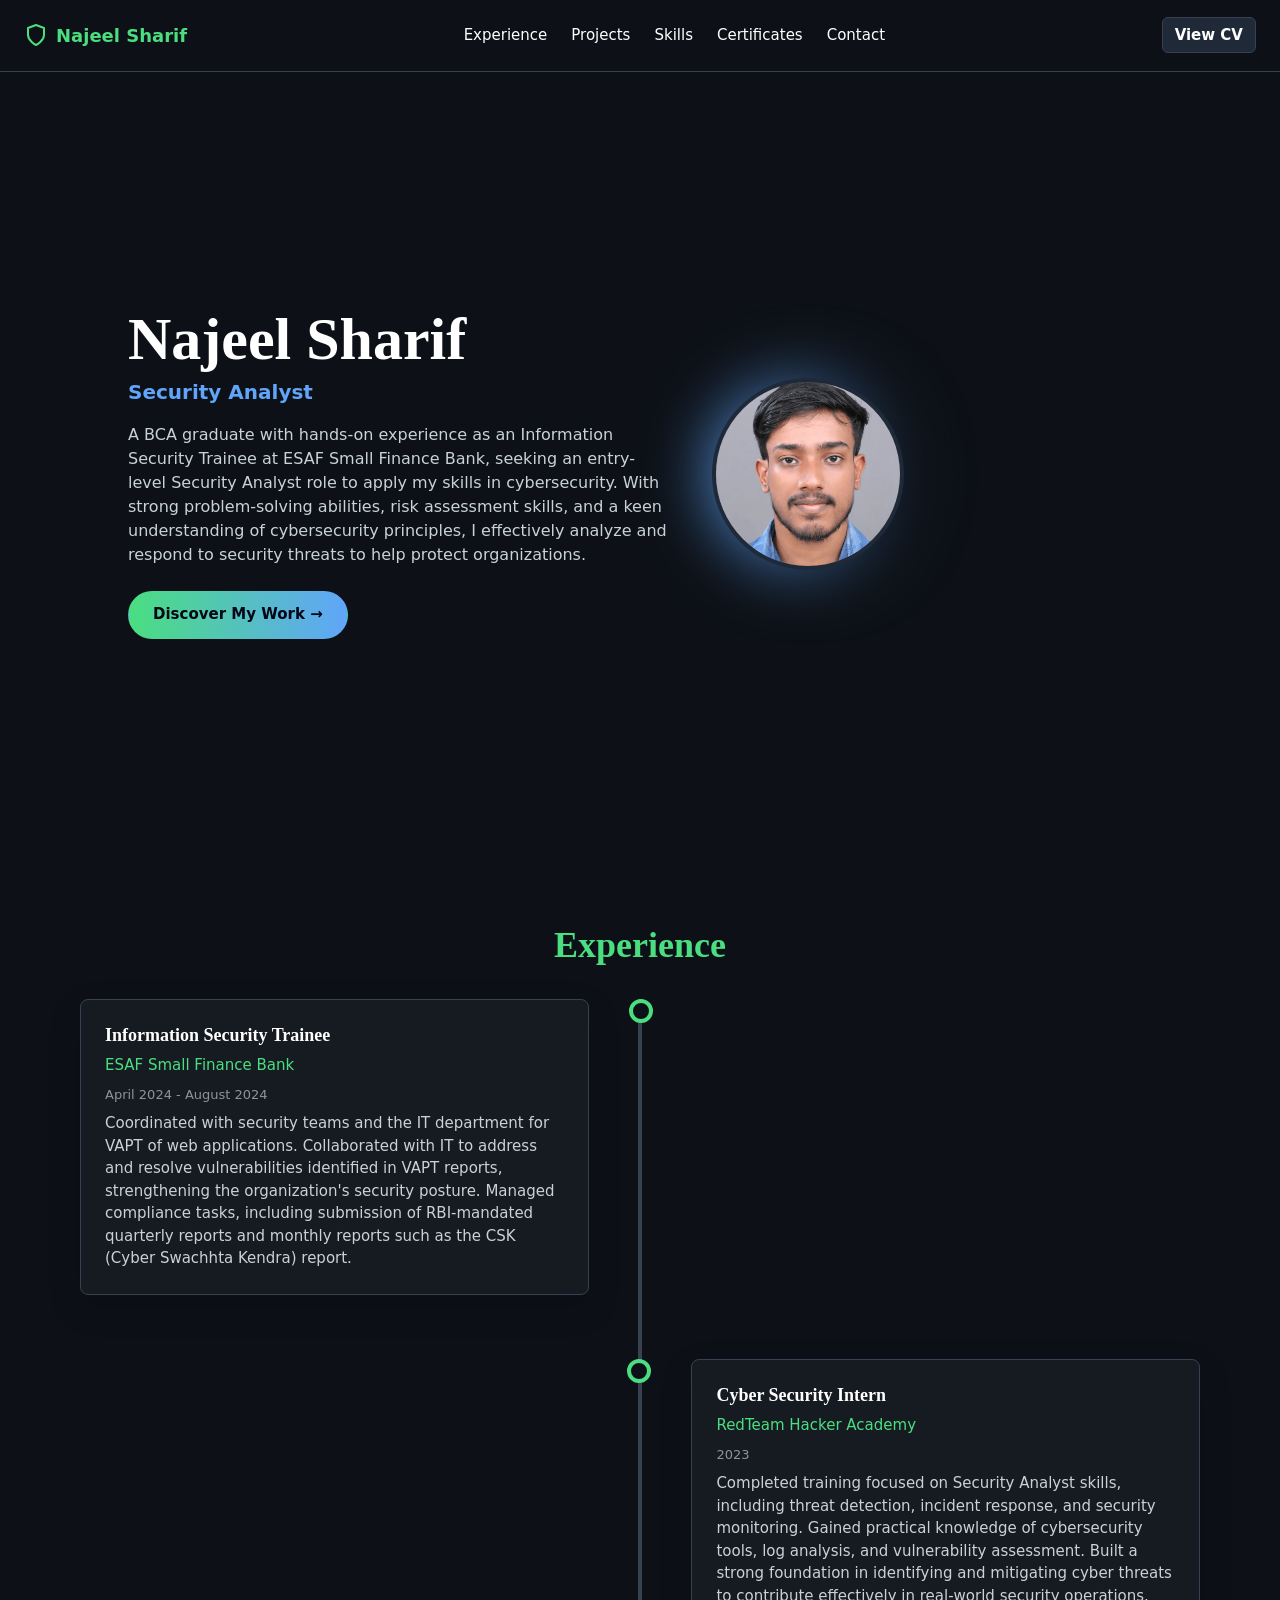
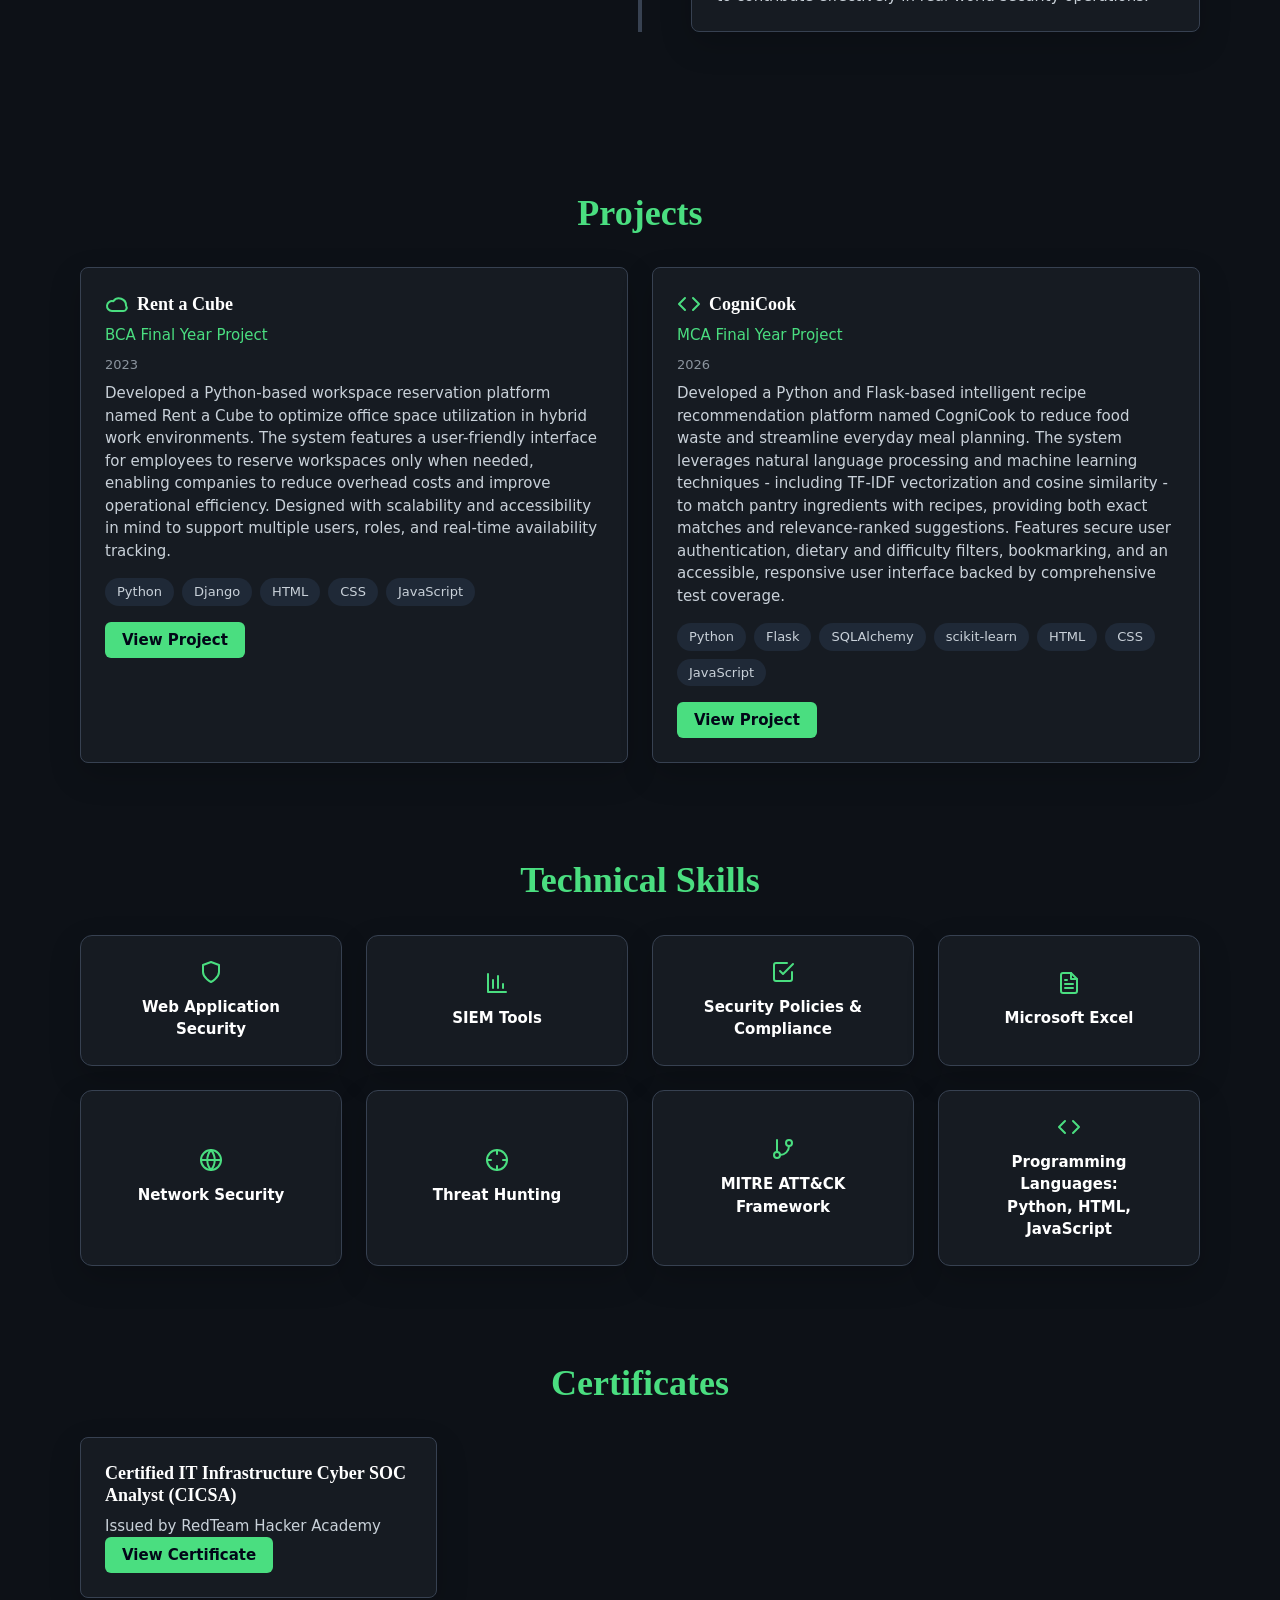
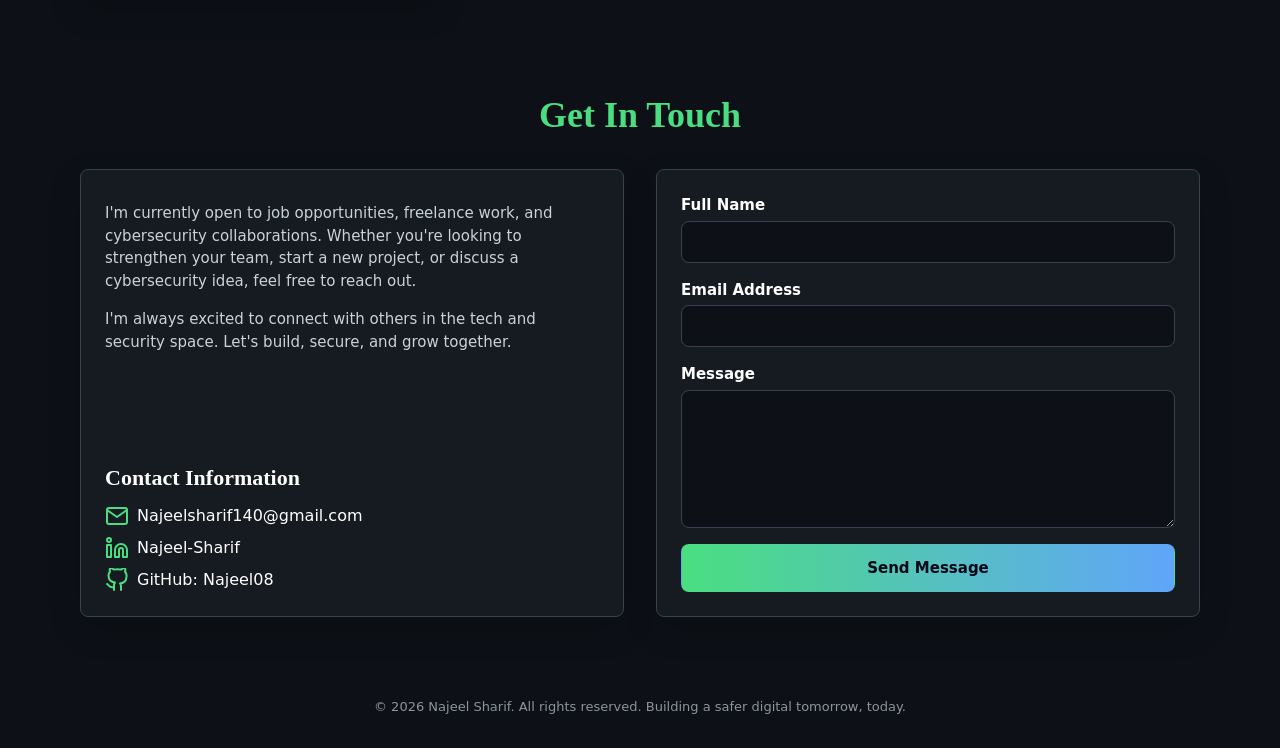
==== index.html @ 1fc43408 "Update portfolio content and enhance accessibility features" ====
<!DOCTYPE html>
<html lang="en">

<head>
  <meta charset="UTF-8">
  <meta name="viewport" content="width=device-width, initial-scale=1.0">
  <meta name="description" content="Portfolio of Najeel Sharif, an entry-level Security Analyst focused on threat detection, incident response, VAPT coordination, and cybersecurity operations.">
  <meta http-equiv="Content-Security-Policy" content="default-src 'self'; script-src 'self'; style-src 'self' https://fonts.googleapis.com; font-src https://fonts.gstatic.com; img-src 'self'; connect-src https://formspree.io; form-action https://formspree.io; base-uri 'self'; object-src 'none'; upgrade-insecure-requests">
  <meta name="referrer" content="strict-origin-when-cross-origin">
  <title>Najeel Sharif | Security Analyst</title>
  <meta name="theme-color" content="#0d1117">
  <meta property="og:title" content="Najeel Sharif | Security Analyst">
  <meta property="og:description" content="Portfolio of Najeel Sharif, an entry-level Security Analyst focused on threat detection, incident response, VAPT coordination, and cybersecurity operations.">
  <meta property="og:type" content="website">
  <meta property="og:url" content="https://najeel08.github.io/my-portfolio/">

  <link rel="preconnect" href="https://fonts.googleapis.com">
  <link rel="preconnect" href="https://fonts.gstatic.com" crossorigin>
  <link href="https://fonts.googleapis.com/css2?family=Inter:wght@400;500;600;700&family=Playfair+Display:wght@600;700;800&display=swap" rel="stylesheet">
  <link rel="stylesheet" href="css/styles.css">
</head>

<body>
  <svg class="svg-sprite" aria-hidden="true" focusable="false">
    <symbol id="icon-shield" viewBox="0 0 24 24">
      <path d="M12 22s8-4 8-10V5l-8-3-8 3v7c0 6 8 10 8 10Z"></path>
    </symbol>
    <symbol id="icon-cloud" viewBox="0 0 24 24">
      <path d="M17.5 19H7a5 5 0 1 1 1.4-9.8A7 7 0 0 1 21 13.5 3.5 3.5 0 0 1 17.5 19Z"></path>
    </symbol>
    <symbol id="icon-chart" viewBox="0 0 24 24">
      <path d="M3 3v18h18"></path>
      <path d="M8 17V9"></path>
      <path d="M13 17V5"></path>
      <path d="M18 17v-4"></path>
    </symbol>
    <symbol id="icon-check" viewBox="0 0 24 24">
      <path d="M9 11l3 3L22 4"></path>
      <path d="M21 12v7a2 2 0 0 1-2 2H5a2 2 0 0 1-2-2V5a2 2 0 0 1 2-2h11"></path>
    </symbol>
    <symbol id="icon-file" viewBox="0 0 24 24">
      <path d="M14 2H6a2 2 0 0 0-2 2v16a2 2 0 0 0 2 2h12a2 2 0 0 0 2-2V8Z"></path>
      <path d="M14 2v6h6"></path>
      <path d="M16 13H8"></path>
      <path d="M16 17H8"></path>
      <path d="M10 9H8"></path>
    </symbol>
    <symbol id="icon-globe" viewBox="0 0 24 24">
      <circle cx="12" cy="12" r="10"></circle>
      <path d="M2 12h20"></path>
      <path d="M12 2a15.3 15.3 0 0 1 0 20"></path>
      <path d="M12 2a15.3 15.3 0 0 0 0 20"></path>
    </symbol>
    <symbol id="icon-crosshair" viewBox="0 0 24 24">
      <circle cx="12" cy="12" r="10"></circle>
      <path d="M22 12h-4"></path>
      <path d="M6 12H2"></path>
      <path d="M12 6V2"></path>
      <path d="M12 22v-4"></path>
    </symbol>
    <symbol id="icon-branch" viewBox="0 0 24 24">
      <path d="M6 3v12"></path>
      <circle cx="18" cy="6" r="3"></circle>
      <circle cx="6" cy="18" r="3"></circle>
      <path d="M18 9a9 9 0 0 1-9 9"></path>
    </symbol>
    <symbol id="icon-code" viewBox="0 0 24 24">
      <path d="m16 18 6-6-6-6"></path>
      <path d="m8 6-6 6 6 6"></path>
    </symbol>
    <symbol id="icon-mail" viewBox="0 0 24 24">
      <path d="M4 4h16a2 2 0 0 1 2 2v12a2 2 0 0 1-2 2H4a2 2 0 0 1-2-2V6a2 2 0 0 1 2-2Z"></path>
      <path d="m22 6-10 7L2 6"></path>
    </symbol>
    <symbol id="icon-linkedin" viewBox="0 0 24 24">
      <path d="M16 8a6 6 0 0 1 6 6v7h-4v-7a2 2 0 0 0-4 0v7h-4v-7a6 6 0 0 1 6-6Z"></path>
      <path d="M2 9h4v12H2z"></path>
      <circle cx="4" cy="4" r="2"></circle>
    </symbol>
    <symbol id="icon-github" viewBox="0 0 24 24">
      <path d="M9 19c-5 1.5-5-2.5-7-3m14 6v-3.9a3.4 3.4 0 0 0-1-2.6c3.2-.4 6.5-1.6 6.5-7A5.4 5.4 0 0 0 20 3.8 5 5 0 0 0 19.9.1S18.7-.3 16 1.6a13.4 13.4 0 0 0-7 0C6.3-.3 5.1.1 5.1.1A5 5 0 0 0 5 3.8a5.4 5.4 0 0 0-1.5 3.7c0 5.4 3.3 6.6 6.5 7a3.4 3.4 0 0 0-1 2.6V22"></path>
    </symbol>
  </svg>

  <header class="site-header">
    <a class="brand" href="#main-content" aria-label="Najeel Sharif portfolio home">
      <svg class="icon" aria-hidden="true"><use href="#icon-shield"></use></svg>
      <span>Najeel Sharif</span>
    </a>

    <nav class="site-nav" aria-label="Primary navigation">
      <a href="#experience">Experience</a>
      <a href="#projects">Projects</a>
      <a href="#skills">Skills</a>
      <a href="#certificates">Certificates</a>
      <a href="#contact">Contact</a>
    </nav>

    <a class="button button-muted" href="docs/Najeel%20C.V%20SOC%20Analyst%20.pdf" target="_blank" rel="noopener noreferrer">View CV</a>
  </header>

  <main id="main-content">
    <section class="hero" aria-labelledby="hero-title">
      <div class="hero-inner">
        <div class="hero-copy">
          <h1 id="hero-title">Najeel Sharif</h1>
          <p class="hero-role">Security Analyst</p>
          <p>
            A BCA graduate with hands-on experience as an Information Security Trainee at ESAF Small Finance Bank,
            seeking an entry-level Security Analyst role to apply my skills in cybersecurity.
            With strong problem-solving abilities, risk assessment skills, and a keen understanding of cybersecurity principles,
            I effectively analyze and respond to security threats to help protect organizations.
          </p>
          <a class="button button-primary" href="#projects">Discover My Work &rarr;</a>
        </div>

        <div class="profile-visual">
          <div class="profile-glow" aria-hidden="true"></div>
          <img class="profile-image" src="images/profile1.png" alt="Najeel Sharif" width="192" height="192" decoding="async">
        </div>
      </div>
    </section>

    <section id="experience" class="section" aria-labelledby="experience-title">
      <h2 id="experience-title">Experience</h2>

      <div class="timeline">
        <div class="timeline-line" aria-hidden="true"></div>

        <article class="timeline-item">
          <div class="timeline-panel">
            <div class="card experience-card">
              <h3>Information Security Trainee</h3>
              <p class="accent-text">ESAF Small Finance Bank</p>
              <p class="meta-text">April 2024 - August 2024</p>
              <p>
                Coordinated with security teams and the IT department for VAPT of web applications.
                Collaborated with IT to address and resolve vulnerabilities identified in VAPT reports, strengthening the organization's security posture.
                Managed compliance tasks, including submission of RBI-mandated quarterly reports and monthly reports such as the CSK (Cyber Swachhta Kendra) report.
              </p>
            </div>
          </div>
          <div class="timeline-dot" aria-hidden="true"></div>
          <div class="timeline-spacer" aria-hidden="true"></div>
        </article>

        <article class="timeline-item">
          <div class="timeline-spacer" aria-hidden="true"></div>
          <div class="timeline-dot" aria-hidden="true"></div>
          <div class="timeline-panel">
            <div class="card experience-card">
              <h3>Cyber Security Intern</h3>
              <p class="accent-text">RedTeam Hacker Academy</p>
              <p class="meta-text">2023</p>
              <p>
                Completed training focused on Security Analyst skills, including threat detection, incident response, and security monitoring.
                Gained practical knowledge of cybersecurity tools, log analysis, and vulnerability assessment.
                Built a strong foundation in identifying and mitigating cyber threats to contribute effectively in real-world security operations.
              </p>
            </div>
          </div>
        </article>
      </div>
    </section>

    <section id="projects" class="section" aria-labelledby="projects-title">
      <h2 id="projects-title">Projects</h2>

      <div class="project-grid">
        <article class="card project-card">
          <div class="card-heading">
            <svg class="icon" aria-hidden="true"><use href="#icon-cloud"></use></svg>
            <h3>Rent a Cube</h3>
          </div>
          <p class="accent-text">BCA Final Year Project</p>
          <p class="meta-text">2023</p>
          <p>
            Developed a Python-based workspace reservation platform named Rent a Cube to optimize office space utilization in hybrid work environments.
            The system features a user-friendly interface for employees to reserve workspaces only when needed, enabling companies to reduce overhead costs and improve operational efficiency.
            Designed with scalability and accessibility in mind to support multiple users, roles, and real-time availability tracking.
          </p>
          <ul class="tag-list" aria-label="Technologies used">
            <li>Python</li>
            <li>Django</li>
            <li>HTML</li>
            <li>CSS</li>
            <li>JavaScript</li>
          </ul>
          <a class="button button-solid" href="https://github.com/Najeel08/Rent-a-Cube?tab=readme-ov-file#rent-a-cube" target="_blank" rel="noopener noreferrer">View Project</a>
        </article>

        <article class="card project-card">
          <div class="card-heading">
            <svg class="icon" aria-hidden="true"><use href="#icon-code"></use></svg>
            <h3>CogniCook</h3>
          </div>
          <p class="accent-text">MCA Final Year Project</p>
          <p class="meta-text">2026</p>
          <p>
            Developed a Python and Flask-based intelligent recipe recommendation platform named CogniCook to reduce food waste and streamline everyday meal planning.
            The system leverages natural language processing and machine learning techniques - including TF-IDF vectorization and cosine similarity - to match pantry ingredients with recipes, providing both exact matches and relevance-ranked suggestions.
            Features secure user authentication, dietary and difficulty filters, bookmarking, and an accessible, responsive user interface backed by comprehensive test coverage.
          </p>
          <ul class="tag-list" aria-label="Technologies used">
            <li>Python</li>
            <li>Flask</li>
            <li>SQLAlchemy</li>
            <li>scikit-learn</li>
            <li>HTML</li>
            <li>CSS</li>
            <li>JavaScript</li>
          </ul>
          <a class="button button-solid" href="https://github.com/Najeel08/cognicook" target="_blank" rel="noopener noreferrer">View Project</a>
        </article>
      </div>
    </section>

    <section id="skills" class="section" aria-labelledby="skills-title">
      <h2 id="skills-title">Technical Skills</h2>

      <div class="skills-grid">
        <article class="skill-card" aria-label="Web Application Security">
          <svg class="icon" aria-hidden="true"><use href="#icon-shield"></use></svg>
          <p>Web Application Security</p>
        </article>

        <article class="skill-card" aria-label="SIEM Tools">
          <svg class="icon" aria-hidden="true"><use href="#icon-chart"></use></svg>
          <p>SIEM Tools</p>
        </article>

        <article class="skill-card" aria-label="Security Policies and Compliance">
          <svg class="icon" aria-hidden="true"><use href="#icon-check"></use></svg>
          <p>Security Policies &amp; Compliance</p>
        </article>

        <article class="skill-card" aria-label="Microsoft Excel">
          <svg class="icon" aria-hidden="true"><use href="#icon-file"></use></svg>
          <p>Microsoft Excel</p>
        </article>

        <article class="skill-card" aria-label="Network Security">
          <svg class="icon" aria-hidden="true"><use href="#icon-globe"></use></svg>
          <p>Network Security</p>
        </article>

        <article class="skill-card" aria-label="Threat Hunting">
          <svg class="icon" aria-hidden="true"><use href="#icon-crosshair"></use></svg>
          <p>Threat Hunting</p>
        </article>

        <article class="skill-card" aria-label="MITRE ATT&amp;CK Framework">
          <svg class="icon" aria-hidden="true"><use href="#icon-branch"></use></svg>
          <p>MITRE ATT&amp;CK Framework</p>
        </article>

        <article class="skill-card" aria-label="Programming Languages">
          <svg class="icon" aria-hidden="true"><use href="#icon-code"></use></svg>
          <p>Programming Languages:<br>Python, HTML, JavaScript</p>
        </article>
      </div>
    </section>

    <section id="certificates" class="section" aria-labelledby="certificates-title">
      <h2 id="certificates-title">Certificates</h2>

      <div class="certificate-grid">
        <article class="card certificate-card">
          <h3>Certified IT Infrastructure Cyber SOC Analyst (CICSA)</h3>
          <p>Issued by RedTeam Hacker Academy</p>
          <a class="button button-solid" href="docs/RedTeam-CICSA-Certificate.pdf" target="_blank" rel="noopener noreferrer">View Certificate</a>
        </article>
      </div>
    </section>

    <section id="contact" class="section" aria-labelledby="contact-title">
      <h2 id="contact-title">Get In Touch</h2>

      <div class="contact-grid">
        <div class="card contact-card">
          <p>
            I'm currently open to job opportunities, freelance work, and cybersecurity collaborations.
            Whether you're looking to strengthen your team, start a new project, or discuss a cybersecurity idea, feel free to reach out.
          </p>
          <p>
            I'm always excited to connect with others in the tech and security space.
            Let's build, secure, and grow together.
          </p>

          <h3>Contact Information</h3>
          <ul class="contact-list">
            <li>
              <svg class="icon" aria-hidden="true"><use href="#icon-mail"></use></svg>
              <span>Najeelsharif140@gmail.com</span>
            </li>
            <li>
              <svg class="icon" aria-hidden="true"><use href="#icon-linkedin"></use></svg>
              <a href="https://www.linkedin.com/in/najeel-sharif" target="_blank" rel="noopener noreferrer">Najeel-Sharif</a>
            </li>
            <li>
              <svg class="icon" aria-hidden="true"><use href="#icon-github"></use></svg>
              <a href="https://github.com/Najeel08" target="_blank" rel="noopener noreferrer">GitHub: Najeel08</a>
            </li>
          </ul>
        </div>

        <div class="card form-card">
          <div id="form-errors" class="form-error hidden" role="alert" aria-live="polite"></div>

          <form id="contact-form" action="https://formspree.io/f/xldnegbj" method="POST" novalidate>
            <input type="text" name="_gotcha" class="hidden" tabindex="-1" autocomplete="off">

            <div class="form-group">
              <label for="name">Full Name</label>
              <input type="text" id="name" name="name" required autocomplete="name">
            </div>

            <div class="form-group">
              <label for="email">Email Address</label>
              <input type="email" id="email" name="email" required autocomplete="email">
            </div>

            <div class="form-group">
              <label for="message">Message</label>
              <textarea id="message" name="message" rows="5" required></textarea>
            </div>

            <button class="button button-primary button-full" type="submit">Send Message</button>
          </form>
        </div>
      </div>
    </section>

  </main>

  <div id="success-modal" class="modal hidden" role="dialog" aria-modal="true" aria-labelledby="modal-title" aria-hidden="true">
    <div class="modal-panel">
      <h3 id="modal-title">Message Sent!</h3>
      <p>Thank you for reaching out. I'll get back to you soon.</p>
      <button class="button button-solid" type="button" aria-label="Close message sent dialog">Close</button>
    </div>
  </div>

  <footer class="site-footer">
    <p>&copy; 2026 Najeel Sharif. All rights reserved. Building a safer digital tomorrow, today.</p>
  </footer>

  <script src="js/main.js" defer></script>
</body>

</html>
---- css/styles.css ----
/* Hallmark - macrostructure: static portfolio - tone: technical/dark - anchor hue: green */
:root {
  --font-body: "Inter", system-ui, -apple-system, BlinkMacSystemFont, "Segoe UI", sans-serif;
  --font-heading: "Playfair Display", Georgia, "Times New Roman", serif;
  --color-page: #0d1117;
  --color-panel: #161b22;
  --color-panel-strong: #1f2937;
  --color-ink: #ffffff;
  --color-muted: #c9d1d9;
  --color-subtle: #8b949e;
  --color-rule: #374151;
  --color-accent: #4ade80;
  --color-accent-strong: #22c55e;
  --color-blue: #60a5fa;
  --color-button-ink: #020617;
  --color-error: #f87171;
  --color-backdrop: rgb(0 0 0 / 60%);
  --shadow-card: 0 12px 32px rgb(0 0 0 / 18%);
  --shadow-glow: 0 0 15px rgb(34 197 94 / 60%);
  --radius-sm: 0.375rem;
  --radius-md: 0.5rem;
  --radius-lg: 0.75rem;
  --radius-pill: 999px;
  --space-1: 0.25rem;
  --space-2: 0.5rem;
  --space-3: 0.75rem;
  --space-4: 1rem;
  --space-5: 1.25rem;
  --space-6: 1.5rem;
  --space-8: 2rem;
  --space-10: 2.5rem;
  --space-12: 3rem;
  --space-16: 4rem;
  --space-20: 5rem;
  --dur-fast: 150ms;
  --dur-base: 220ms;
  --ease-out: cubic-bezier(0.16, 1, 0.3, 1);
}

* {
  box-sizing: border-box;
}

html,
body {
  overflow-x: clip;
}

html {
  scroll-behavior: smooth;
}

body {
  margin: 0;
  background: var(--color-page);
  color: var(--color-ink);
  font-family: var(--font-body);
  line-height: 1.5;
}

img,
svg {
  display: block;
}

img {
  max-width: 100%;
  height: auto;
}

a {
  color: inherit;
  text-decoration: none;
}

a:hover {
  text-decoration: underline;
  text-underline-offset: 0.2em;
}

a:focus-visible,
button:focus-visible,
input:focus-visible,
textarea:focus-visible {
  outline: 3px solid var(--color-accent);
  outline-offset: 3px;
}

.hidden:not(.modal) {
  display: none !important;
}

.svg-sprite {
  display: none !important;
}

.icon {
  width: 1.5rem;
  height: 1.5rem;
  flex: 0 0 auto;
  color: var(--color-accent);
  fill: none;
  stroke: currentColor;
  stroke-linecap: round;
  stroke-linejoin: round;
  stroke-width: 2;
}

.site-header {
  position: sticky;
  top: 0;
  z-index: 40;
  display: flex;
  flex-wrap: wrap;
  align-items: center;
  justify-content: space-between;
  gap: var(--space-4);
  padding: var(--space-4) var(--space-6);
  background: var(--color-page);
  border-bottom: 1px solid var(--color-rule);
}

.brand {
  display: inline-flex;
  align-items: center;
  gap: var(--space-2);
  color: var(--color-accent);
  font-size: 1.125rem;
  font-weight: 700;
}

.brand:hover {
  text-decoration: none;
}

.site-nav {
  order: 3;
  display: flex;
  width: 100%;
  flex-wrap: wrap;
  justify-content: center;
  gap: var(--space-4);
  color: var(--color-ink);
  font-size: 0.9375rem;
}

.site-nav a:hover {
  color: var(--color-accent);
  text-decoration: none;
}

.site-nav a {
  padding: var(--space-2) var(--space-1);
}

.button {
  display: inline-flex;
  min-height: 2.25rem;
  align-items: center;
  justify-content: center;
  border: 1px solid transparent;
  border-radius: var(--radius-sm);
  font: inherit;
  font-size: 0.9375rem;
  font-weight: 700;
  line-height: 1.1;
  white-space: nowrap;
  cursor: pointer;
  transition:
    transform var(--dur-base) var(--ease-out),
    background-color var(--dur-base) var(--ease-out),
    border-color var(--dur-base) var(--ease-out),
    color var(--dur-base) var(--ease-out),
    opacity var(--dur-base) var(--ease-out);
}

.button:hover {
  text-decoration: none;
  transform: translateY(-1px);
}

.button:active {
  transform: translateY(0);
}

.button:disabled {
  cursor: not-allowed;
  opacity: 0.6;
  transform: none;
}

.button-muted {
  padding: var(--space-2) var(--space-3);
  color: var(--color-ink);
  background: var(--color-panel-strong);
  border-color: var(--color-rule);
}

.button-muted:hover {
  color: var(--color-button-ink);
  background: var(--color-accent);
  border-color: var(--color-accent);
}

.button-primary {
  min-height: 3rem;
  padding: var(--space-3) var(--space-6);
  color: var(--color-button-ink);
  border-radius: var(--radius-pill);
  background: linear-gradient(90deg, var(--color-accent), var(--color-blue));
}

.button-solid {
  padding: var(--space-2) var(--space-4);
  color: var(--color-button-ink);
  background: var(--color-accent);
}

.button-solid:hover {
  background: var(--color-accent-strong);
}

.button-full {
  width: 100%;
  border-radius: var(--radius-md);
}

.hero {
  display: flex;
  min-height: calc(100vh - 96px);
  align-items: center;
  justify-content: center;
  padding: var(--space-16) var(--space-6);
}

.hero-inner {
  display: flex;
  width: min(100%, 64rem);
  flex-direction: column;
  align-items: center;
  gap: var(--space-10);
}

.hero-copy {
  max-width: 34rem;
  text-align: center;
}

.hero h1 {
  margin: 0 0 var(--space-2);
  font-family: var(--font-heading);
  font-size: clamp(2.75rem, 12vw, 3.75rem);
  font-weight: 800;
  line-height: 1;
  overflow-wrap: anywhere;
}

.hero-role {
  margin: 0 0 var(--space-4);
  color: var(--color-blue);
  font-size: 1.25rem;
  font-weight: 600;
}

.hero-copy p:not(.hero-role) {
  margin: 0 0 var(--space-6);
  color: var(--color-muted);
}

.profile-visual {
  position: relative;
  width: 12rem;
  height: 12rem;
  flex: 0 0 auto;
}

.profile-glow {
  position: absolute;
  inset: 0;
  border-radius: 50%;
  background: linear-gradient(90deg, var(--color-blue), var(--color-page));
  filter: blur(2rem);
  animation: pulse 2s var(--ease-out) infinite;
}

.profile-image {
  position: relative;
  width: 12rem;
  height: 12rem;
  border: 4px solid var(--color-panel-strong);
  border-radius: 50%;
  object-fit: cover;
}

.section {
  padding: var(--space-12) var(--space-4);
  background: var(--color-page);
  scroll-margin-top: 5rem;
}

.section h2 {
  margin: 0 0 var(--space-8);
  color: var(--color-accent);
  font-family: var(--font-heading);
  font-size: clamp(1.5rem, 6vw, 2.25rem);
  font-weight: 800;
  line-height: 1.2;
  text-align: center;
}


.timeline,
.project-grid,
.skills-grid,
.certificate-grid,
.contact-grid {
  width: min(100%, 72rem);
  margin-inline: auto;
}

.timeline {
  position: relative;
}

.timeline-line,
.timeline-dot,
.timeline-spacer {
  display: none;
}

.timeline-item {
  position: relative;
  z-index: 1;
  display: flex;
  flex-direction: column;
  align-items: center;
  margin-bottom: var(--space-16);
}

.timeline-panel {
  width: 100%;
}

.card,
.skill-card {
  background: var(--color-panel);
  border: 1px solid var(--color-rule);
  box-shadow: var(--shadow-card);
}

.card {
  padding: var(--space-6);
  border-radius: var(--radius-md);
}

.card h3,
.skill-card p {
  margin: 0;
}

.card h3 {
  color: var(--color-ink);
  font-family: var(--font-heading);
  font-size: 1.125rem;
  line-height: 1.25;
}

.card p {
  margin: var(--space-2) 0 0;
  color: var(--color-muted);
  font-size: 0.9375rem;
}

.accent-text {
  color: var(--color-accent) !important;
}

.meta-text {
  color: var(--color-subtle) !important;
  font-size: 0.8125rem !important;
}

.experience-card,
.certificate-card,
.project-card,
.skill-card {
  transition: box-shadow var(--dur-base) var(--ease-out);
}

.experience-card:hover,
.certificate-card:hover {
  box-shadow: var(--shadow-glow);
}

.project-card:hover,
.skill-card:hover {
  box-shadow: 0 0 20px 4px rgb(34 197 94 / 30%);
}

.card-heading {
  display: flex;
  align-items: center;
  gap: var(--space-2);
  margin-bottom: var(--space-2);
}

.project-grid,
.certificate-grid {
  display: grid;
  grid-template-columns: minmax(0, 1fr);
  gap: var(--space-6);
}

.tag-list {
  display: flex;
  flex-wrap: wrap;
  gap: var(--space-2);
  padding: 0;
  margin: var(--space-4) 0;
  list-style: none;
}

.tag-list li {
  padding: var(--space-1) var(--space-3);
  color: var(--color-muted);
  background: var(--color-panel-strong);
  border-radius: var(--radius-pill);
  font-size: 0.8125rem;
}

.skills-grid {
  display: grid;
  grid-template-columns: repeat(2, minmax(0, 1fr));
  gap: var(--space-6);
  text-align: center;
}

.skill-card {
  display: flex;
  min-height: 8rem;
  flex-direction: column;
  align-items: center;
  justify-content: center;
  gap: var(--space-3);
  padding: var(--space-6);
  border-radius: var(--radius-lg);
}

.skill-card p {
  font-size: 0.9375rem;
  font-weight: 600;
}

.contact-grid {
  display: grid;
  grid-template-columns: minmax(0, 1fr);
  gap: var(--space-8);
}

.contact-card {
  display: flex;
  flex-direction: column;
  height: 100%;
}

.contact-card p {
  margin-bottom: var(--space-2);
}

.card.contact-card h3 {
  margin-top: auto;
  padding-top: var(--space-4);
  margin-bottom: var(--space-3);
  font-size: 1.375rem;
}

.contact-list {
  display: grid;
  gap: var(--space-2);
  padding: 0;
  margin: 0;
  list-style: none;
}

.contact-list li {
  display: flex;
  align-items: center;
  gap: var(--space-2);
  color: var(--color-ink);
  font-size: 1rem;
}

.form-card form {
  display: grid;
  gap: var(--space-4);
}

.form-error {
  margin-bottom: var(--space-4);
  color: var(--color-error);
  font-size: 0.9375rem;
}

.form-group {
  display: grid;
  gap: var(--space-1);
}

.form-group label {
  font-size: 0.9375rem;
  font-weight: 600;
}

.form-group input,
.form-group textarea {
  width: 100%;
  border: 1px solid var(--color-rule);
  border-radius: var(--radius-md);
  padding: var(--space-2) var(--space-4);
  background: var(--color-page);
  color: var(--color-ink);
  font: inherit;
}

.form-group input:focus-visible,
.form-group textarea:focus-visible {
  border-color: var(--color-accent);
  outline: 3px solid var(--color-accent);
  outline-offset: 1px;
}

.form-group textarea {
  resize: vertical;
}

.modal {
  position: fixed;
  inset: 0;
  z-index: 50;
  display: flex;
  align-items: center;
  justify-content: center;
  padding: var(--space-4);
  background: var(--color-backdrop);
  opacity: 1;
  visibility: visible;
  transition:
    opacity var(--dur-base) var(--ease-out),
    visibility var(--dur-base) var(--ease-out);
}

.modal.hidden {
  opacity: 0;
  visibility: hidden;
  pointer-events: none;
}

.modal-panel {
  width: min(100%, 24rem);
  padding: var(--space-6);
  border: 1px solid var(--color-accent);
  border-radius: var(--radius-md);
  background: var(--color-panel);
  text-align: center;
}

.modal-panel h3 {
  margin: 0 0 var(--space-2);
  color: var(--color-accent);
}

.modal-panel p {
  margin: 0 0 var(--space-4);
  color: var(--color-muted);
  font-size: 0.9375rem;
}

.site-footer {
  padding: var(--space-8) var(--space-6);
  color: var(--color-subtle);
  font-size: 0.8125rem;
  text-align: center;
}

.site-footer p {
  margin: 0;
}

@keyframes pulse {
  0%,
  100% {
    opacity: 0.72;
    transform: scale(1);
  }

  50% {
    opacity: 0.46;
    transform: scale(1.04);
  }
}

@media (max-width: 399px) {
  .site-header {
    padding: var(--space-3) var(--space-4);
    gap: var(--space-2);
  }

  .site-nav {
    gap: var(--space-3);
    font-size: 0.8125rem;
  }

  .hero {
    padding: var(--space-8) var(--space-4);
  }

  .section {
    padding: var(--space-8) var(--space-3);
  }

  .card {
    padding: var(--space-4);
  }

  .skill-card {
    min-height: 6rem;
    padding: var(--space-4);
  }

  .skills-grid {
    grid-template-columns: repeat(2, minmax(0, 1fr));
    gap: var(--space-3);
  }

  .contact-list li {
    word-break: break-word;
  }
}

@media (min-width: 640px) {
  .site-nav {
    order: initial;
    width: auto;
  }

  .skills-grid {
    grid-template-columns: repeat(3, minmax(0, 1fr));
  }
}

@media (min-width: 768px) {
  .hero-inner {
    flex-direction: row;
  }

  .hero-copy {
    text-align: left;
  }

  .section {
    padding-inline: var(--space-20);
  }

  .timeline-line {
    position: absolute;
    top: 0;
    left: 50%;
    display: block;
    width: 0.25rem;
    height: 100%;
    background: var(--color-rule);
    transform: translateX(-50%);
  }

  .timeline-item {
    flex-direction: row;
    align-items: flex-start;
  }

  .timeline-panel,
  .timeline-spacer {
    display: block;
    width: 50%;
  }

  .timeline-item:nth-of-type(odd) .timeline-panel {
    padding-right: var(--space-6);
  }

  .timeline-item:nth-of-type(even) .timeline-panel {
    padding-left: var(--space-6);
  }

  .timeline-dot {
    display: block;
    width: 1.5rem;
    height: 1.5rem;
    flex: 0 0 1.5rem;
    margin-inline: var(--space-4);
    border: 4px solid var(--color-accent);
    border-radius: 50%;
    background: var(--color-page);
  }

  .project-grid {
    grid-template-columns: repeat(2, minmax(0, 1fr));
  }

  .contact-grid {
    grid-template-columns: repeat(2, minmax(0, 1fr));
  }
}

@media (min-width: 1024px) {
  .certificate-grid {
    grid-template-columns: repeat(3, minmax(0, 1fr));
  }

  .skills-grid {
    grid-template-columns: repeat(4, minmax(0, 1fr));
  }
}

@media (prefers-reduced-motion: reduce) {
  *,
  *::before,
  *::after {
    animation-duration: 0.01ms !important;
    animation-iteration-count: 1 !important;
    scroll-behavior: auto !important;
    transition-duration: 0.01ms !important;
  }
}
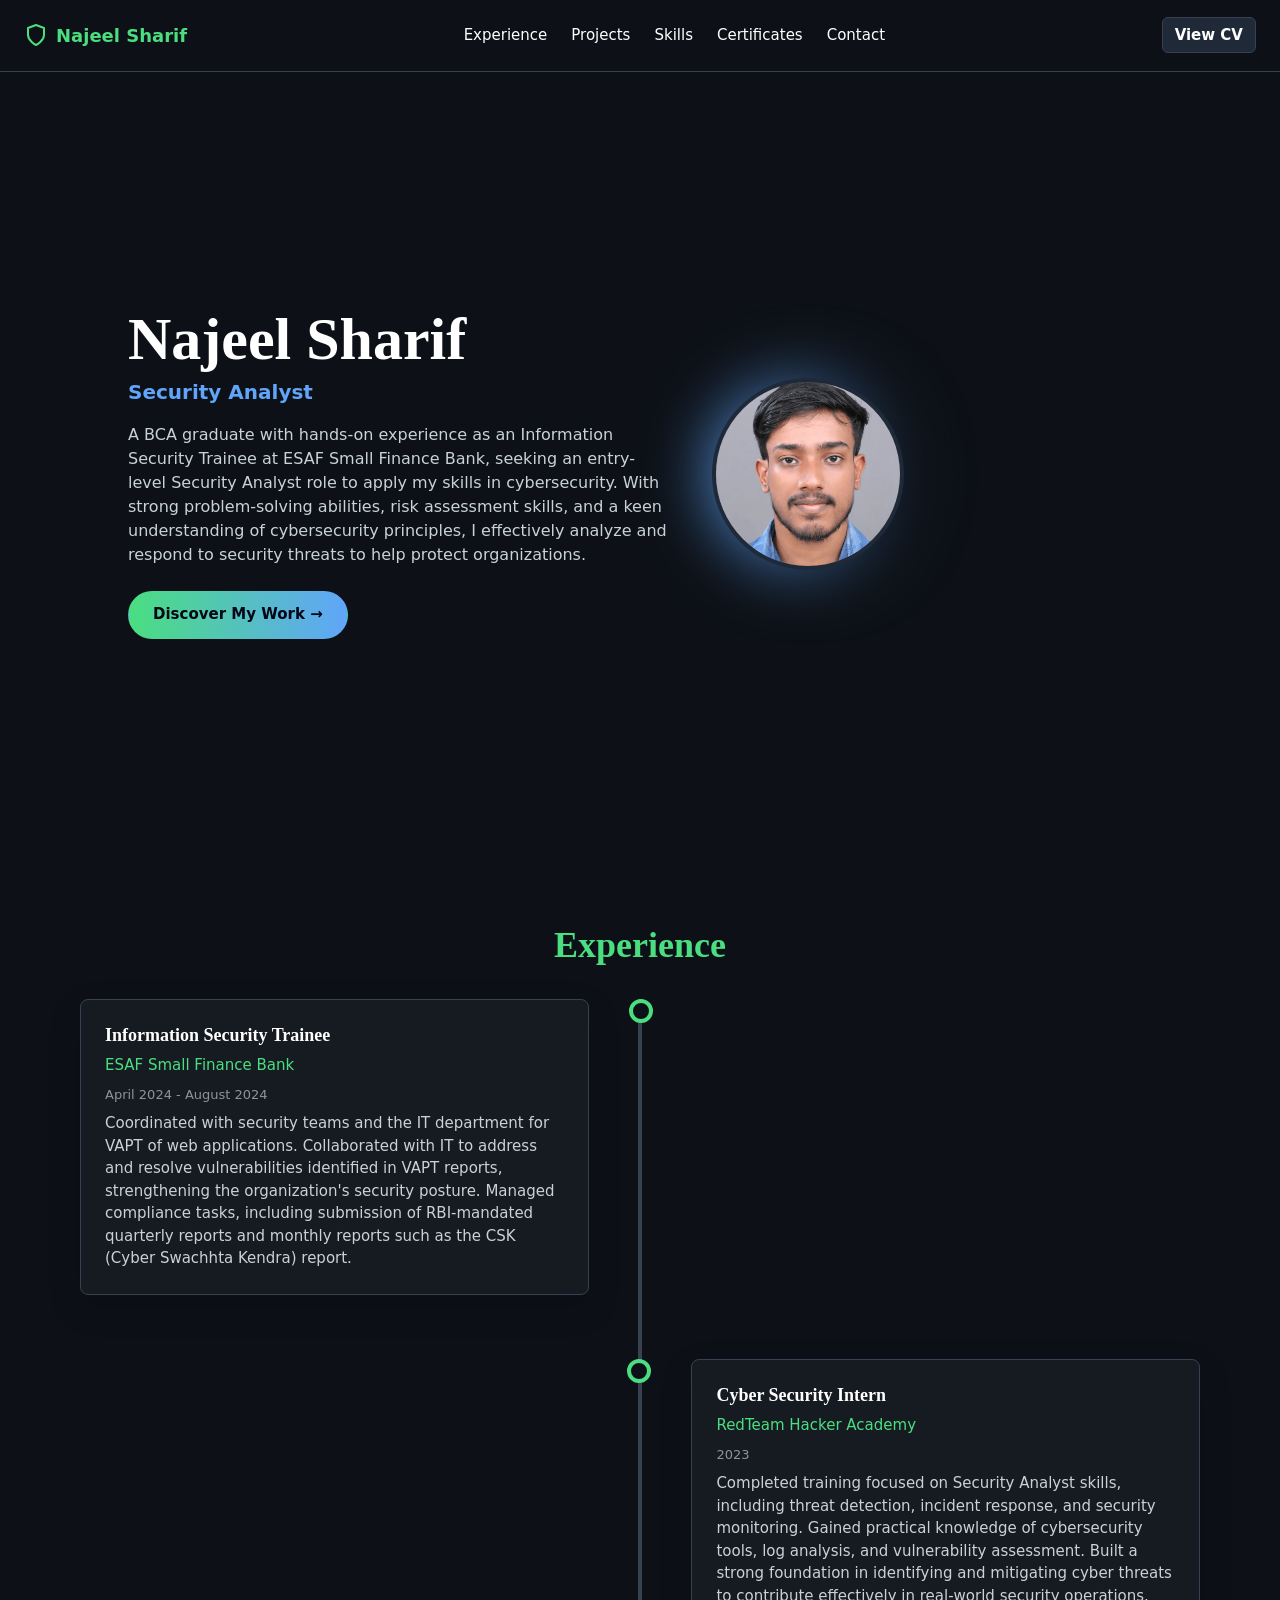
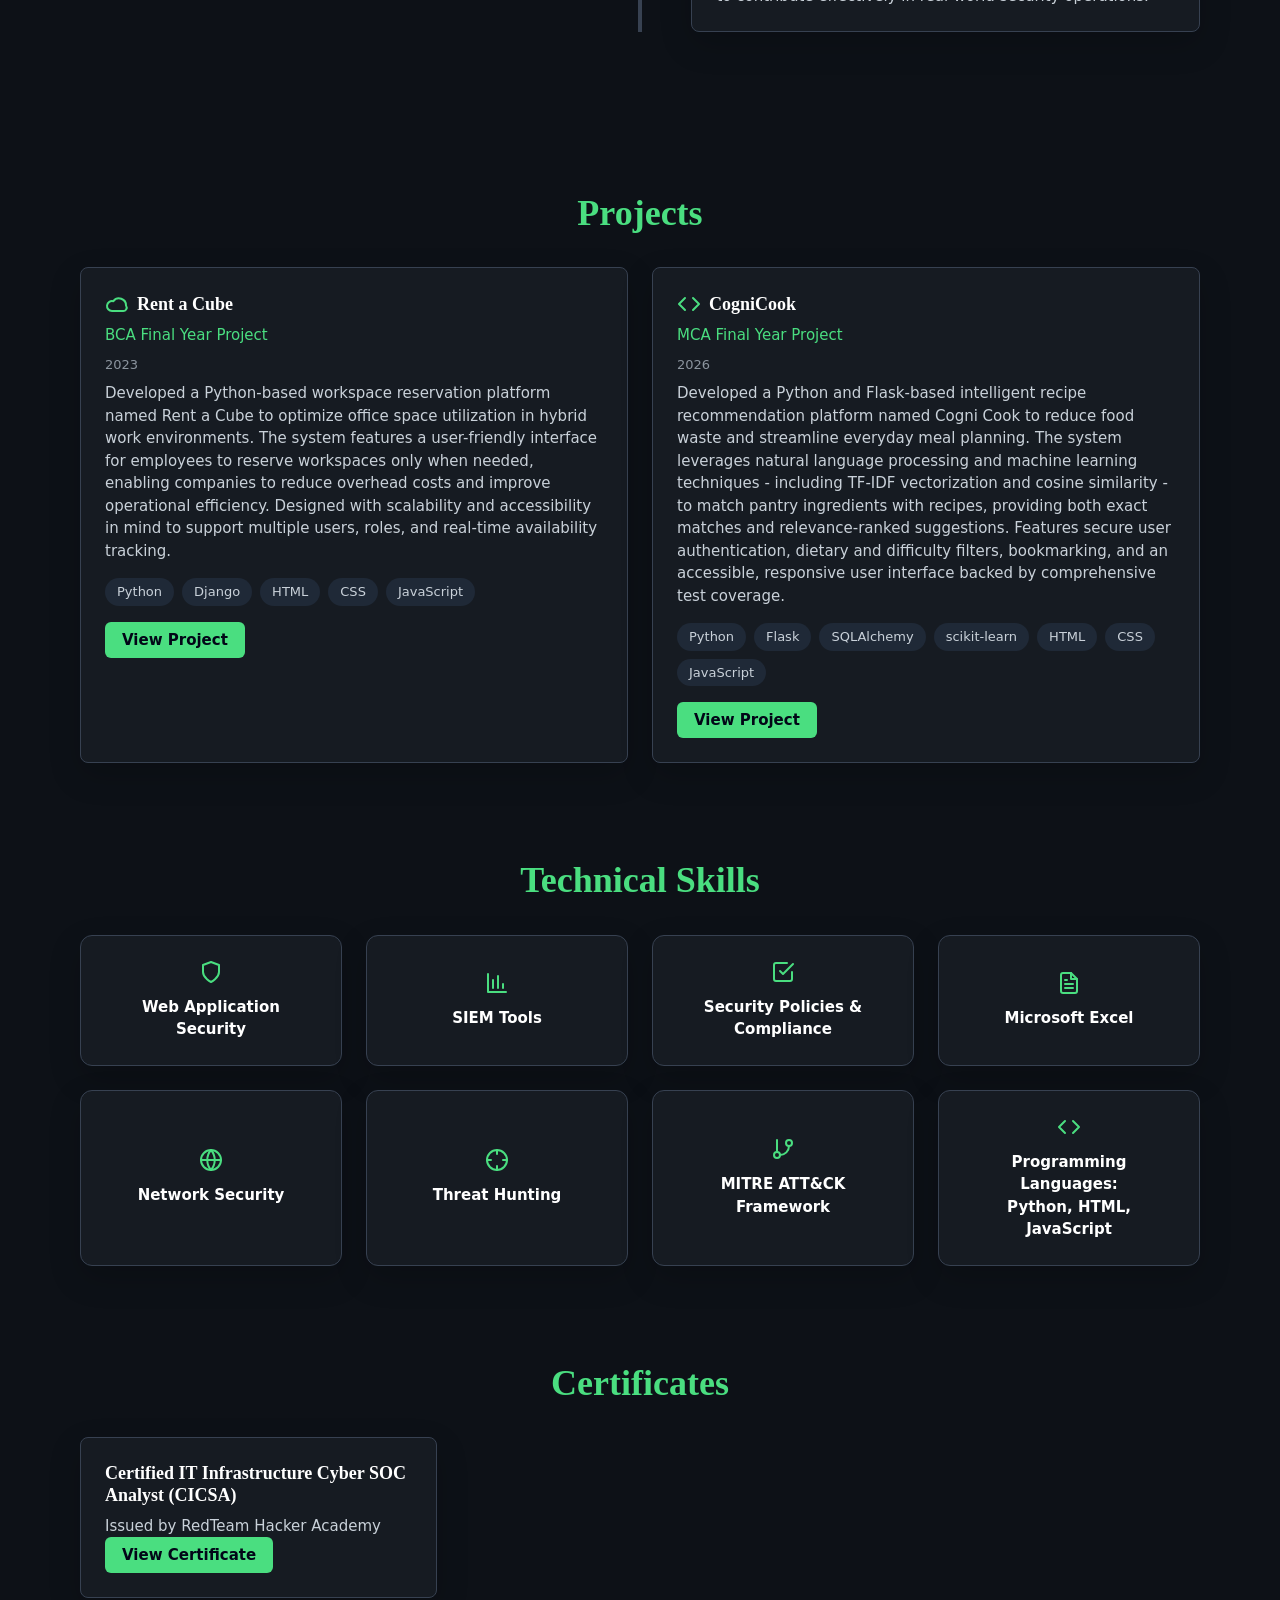
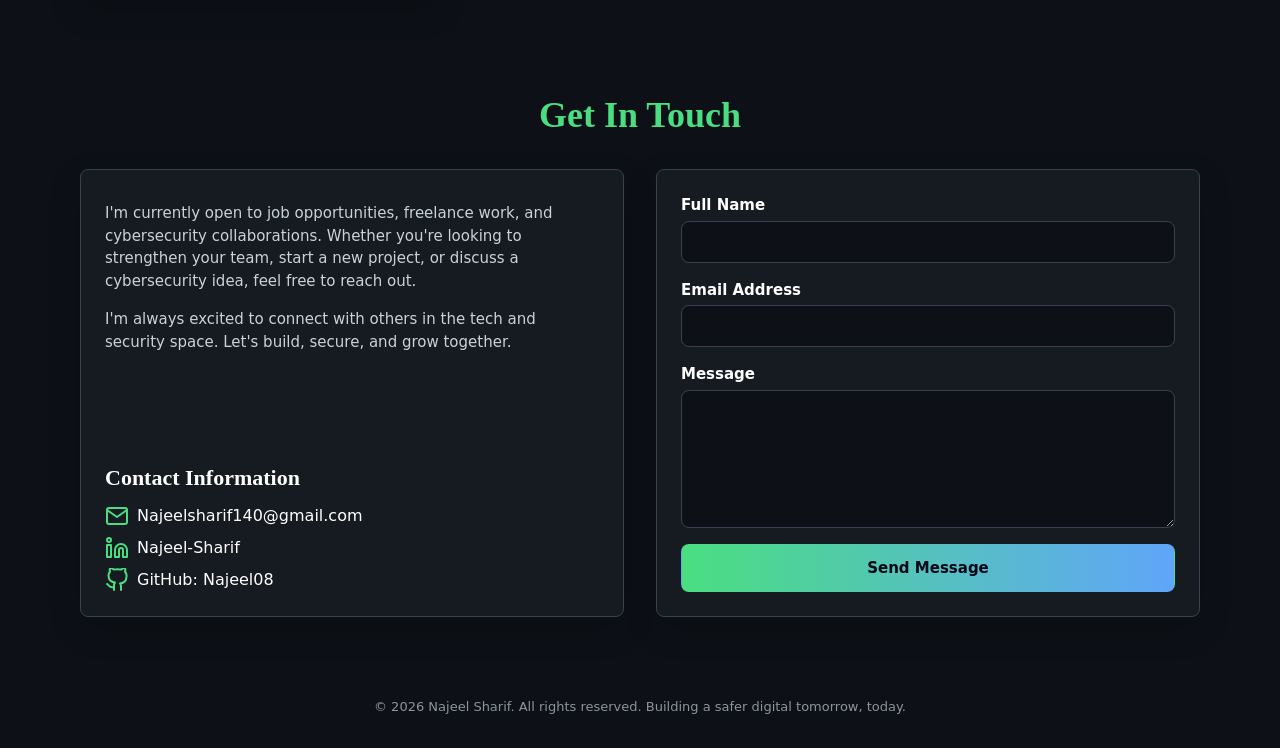
==== commit a6e1404a: "Fix typo in project description for CogniCook" ====
--- a/index.html
+++ b/index.html
@@ -197,7 +197,7 @@
           <p class="accent-text">MCA Final Year Project</p>
           <p class="meta-text">2026</p>
           <p>
-            Developed a Python and Flask-based intelligent recipe recommendation platform named CogniCook to reduce food waste and streamline everyday meal planning.
+            Developed a Python and Flask-based intelligent recipe recommendation platform named Cogni Cook to reduce food waste and streamline everyday meal planning.
             The system leverages natural language processing and machine learning techniques - including TF-IDF vectorization and cosine similarity - to match pantry ingredients with recipes, providing both exact matches and relevance-ranked suggestions.
             Features secure user authentication, dietary and difficulty filters, bookmarking, and an accessible, responsive user interface backed by comprehensive test coverage.
           </p>
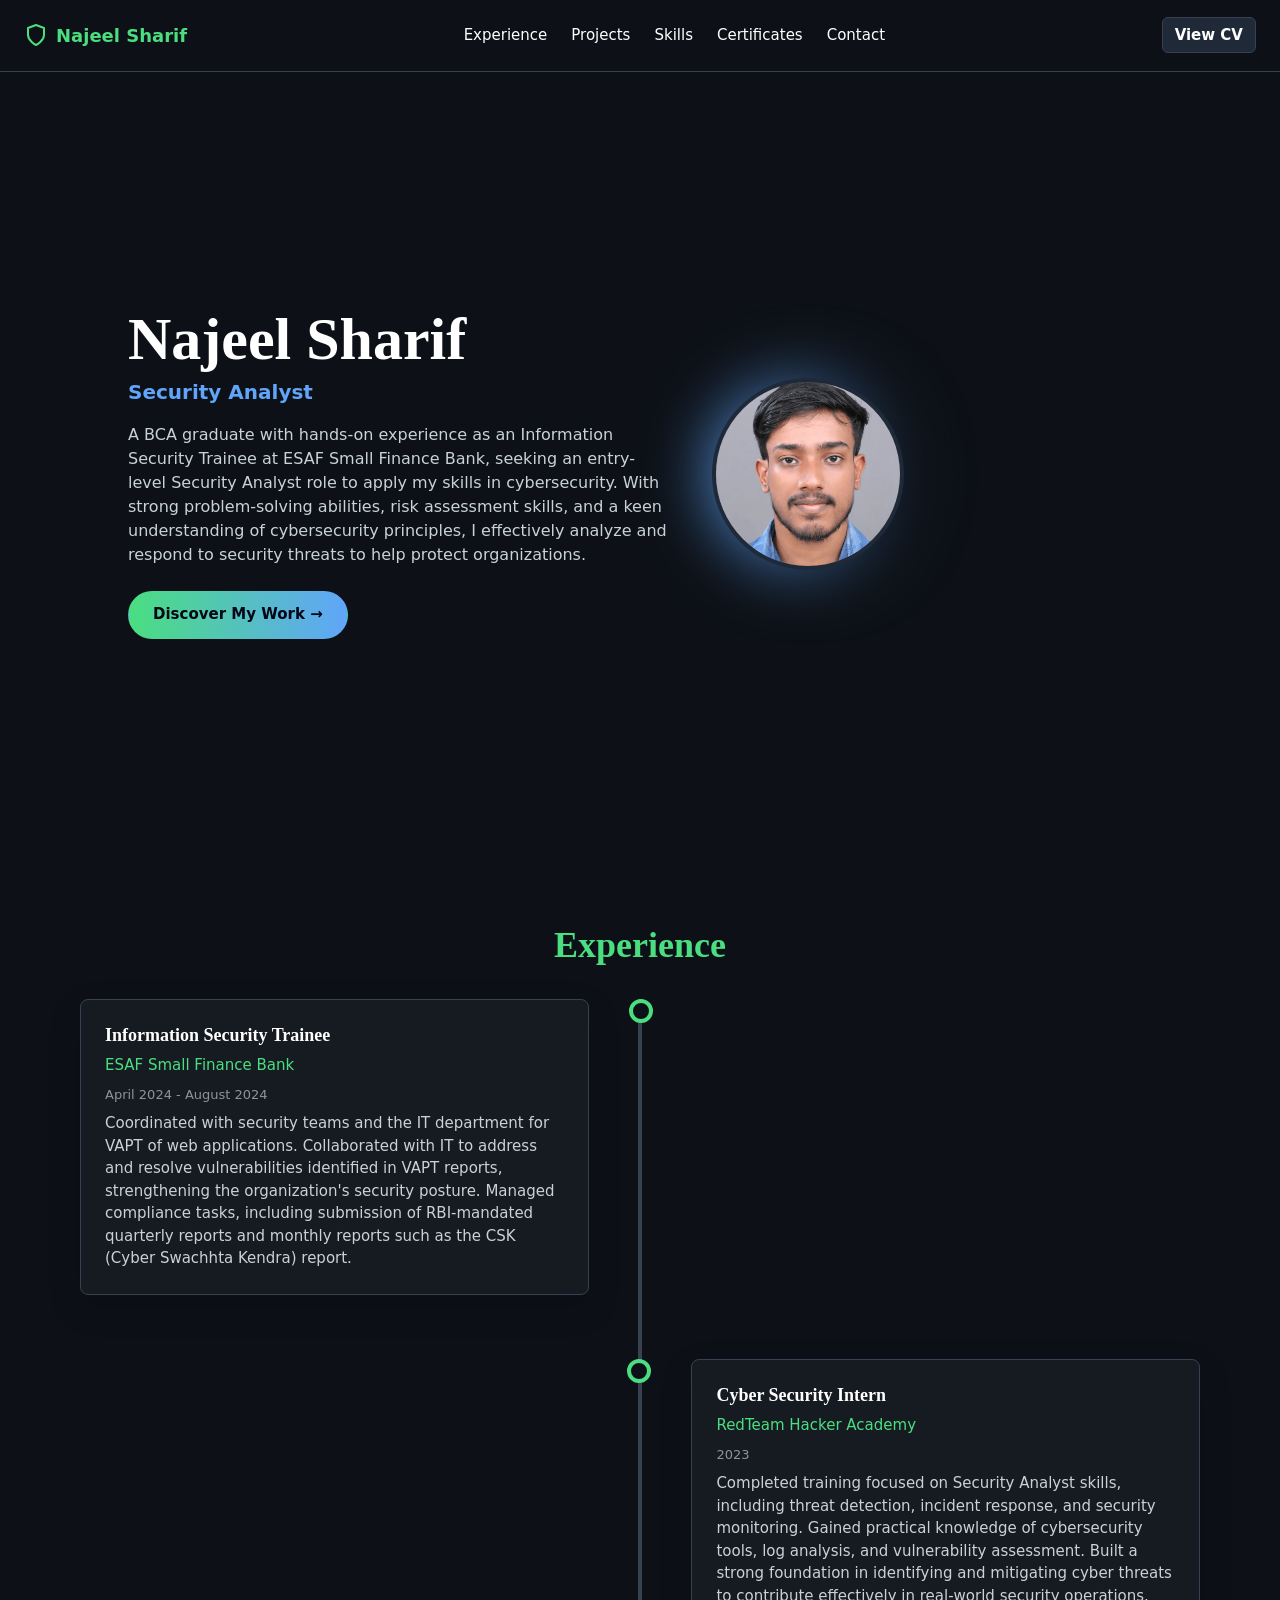
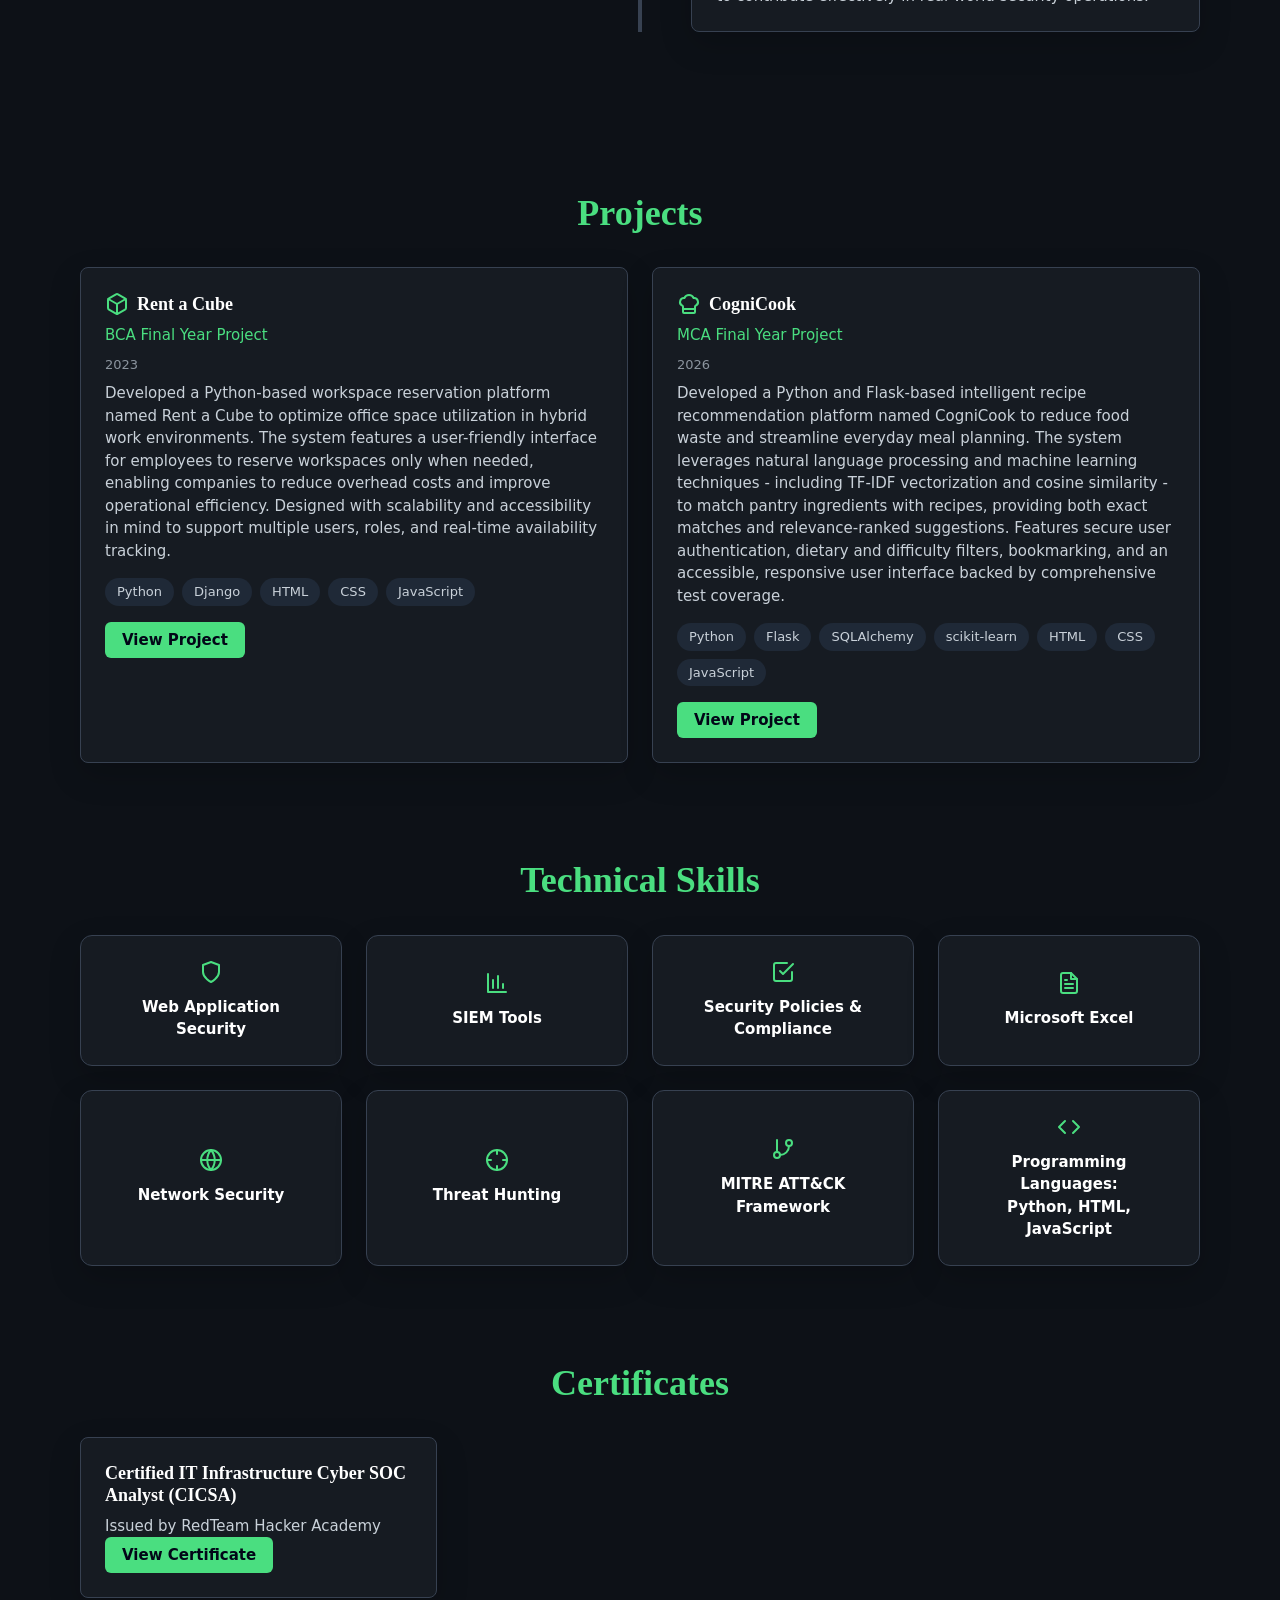
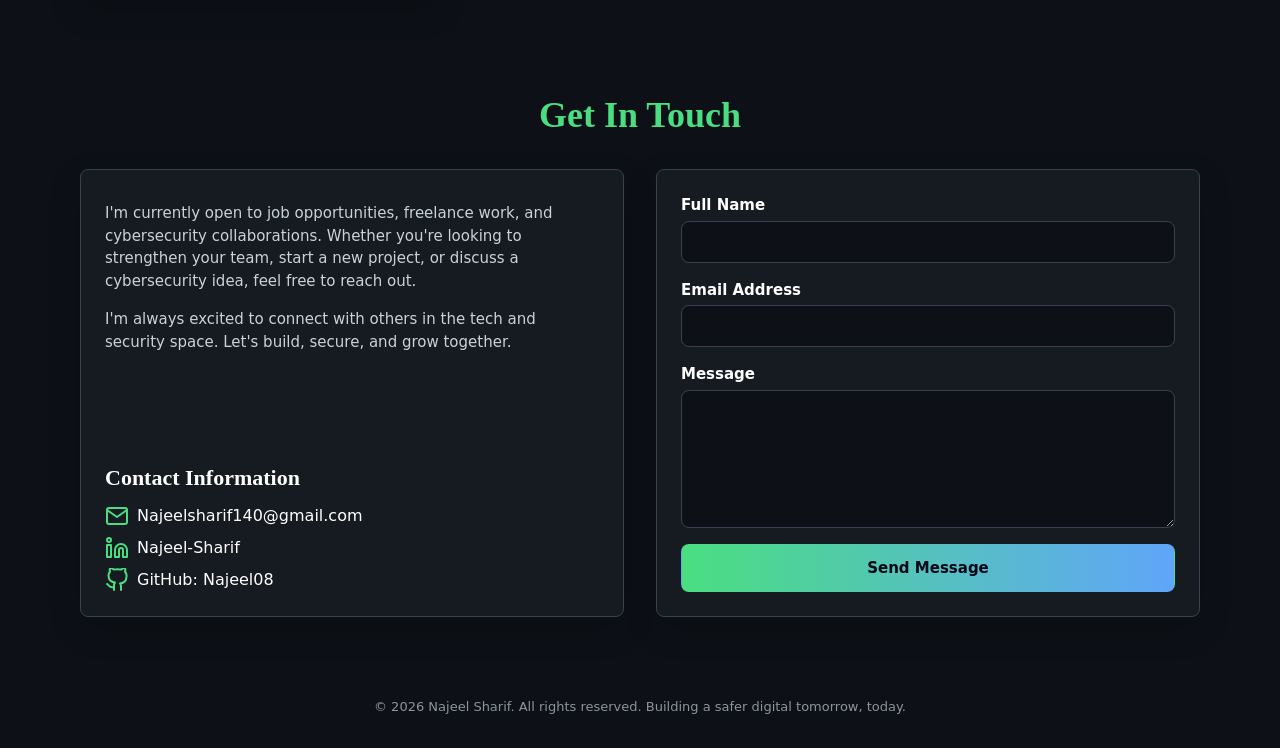
==== commit eb72a180: "Refactor form submission logic to handle reCAPTCHA errors and improve error messaging" ====
--- a/index.html
+++ b/index.html
@@ -25,8 +25,10 @@
     <symbol id="icon-shield" viewBox="0 0 24 24">
       <path d="M12 22s8-4 8-10V5l-8-3-8 3v7c0 6 8 10 8 10Z"></path>
     </symbol>
-    <symbol id="icon-cloud" viewBox="0 0 24 24">
-      <path d="M17.5 19H7a5 5 0 1 1 1.4-9.8A7 7 0 0 1 21 13.5 3.5 3.5 0 0 1 17.5 19Z"></path>
+    <symbol id="icon-cube" viewBox="0 0 24 24">
+      <path d="M21 16V8a2 2 0 0 0-1-1.73l-7-4a2 2 0 0 0-2 0l-7 4A2 2 0 0 0 3 8v8a2 2 0 0 0 1 1.73l7 4a2 2 0 0 0 2 0l7-4A2 2 0 0 0 21 16Z"></path>
+      <path d="m3.3 7 8.7 5 8.7-5"></path>
+      <path d="M12 22V12"></path>
     </symbol>
     <symbol id="icon-chart" viewBox="0 0 24 24">
       <path d="M3 3v18h18"></path>
@@ -63,6 +65,10 @@
       <circle cx="18" cy="6" r="3"></circle>
       <circle cx="6" cy="18" r="3"></circle>
       <path d="M18 9a9 9 0 0 1-9 9"></path>
+    </symbol>
+    <symbol id="icon-chef-hat" viewBox="0 0 24 24">
+      <path d="M17 21a1 1 0 0 0 1-1v-5.35c0-.457.316-.844.727-1.041a4 4 0 0 0-2.134-7.589 5 5 0 0 0-9.186 0 4 4 0 0 0-2.134 7.588c.411.198.727.585.727 1.041V20a1 1 0 0 0 1 1Z"></path>
+      <path d="M6 17h12"></path>
     </symbol>
     <symbol id="icon-code" viewBox="0 0 24 24">
       <path d="m16 18 6-6-6-6"></path>
@@ -169,7 +175,7 @@
       <div class="project-grid">
         <article class="card project-card">
           <div class="card-heading">
-            <svg class="icon" aria-hidden="true"><use href="#icon-cloud"></use></svg>
+            <svg class="icon" aria-hidden="true"><use href="#icon-cube"></use></svg>
             <h3>Rent a Cube</h3>
           </div>
           <p class="accent-text">BCA Final Year Project</p>
@@ -191,13 +197,13 @@
 
         <article class="card project-card">
           <div class="card-heading">
-            <svg class="icon" aria-hidden="true"><use href="#icon-code"></use></svg>
+            <svg class="icon" aria-hidden="true"><use href="#icon-chef-hat"></use></svg>
             <h3>CogniCook</h3>
           </div>
           <p class="accent-text">MCA Final Year Project</p>
           <p class="meta-text">2026</p>
           <p>
-            Developed a Python and Flask-based intelligent recipe recommendation platform named Cogni Cook to reduce food waste and streamline everyday meal planning.
+            Developed a Python and Flask-based intelligent recipe recommendation platform named CogniCook to reduce food waste and streamline everyday meal planning.
             The system leverages natural language processing and machine learning techniques - including TF-IDF vectorization and cosine similarity - to match pantry ingredients with recipes, providing both exact matches and relevance-ranked suggestions.
             Features secure user authentication, dietary and difficulty filters, bookmarking, and an accessible, responsive user interface backed by comprehensive test coverage.
           </p>
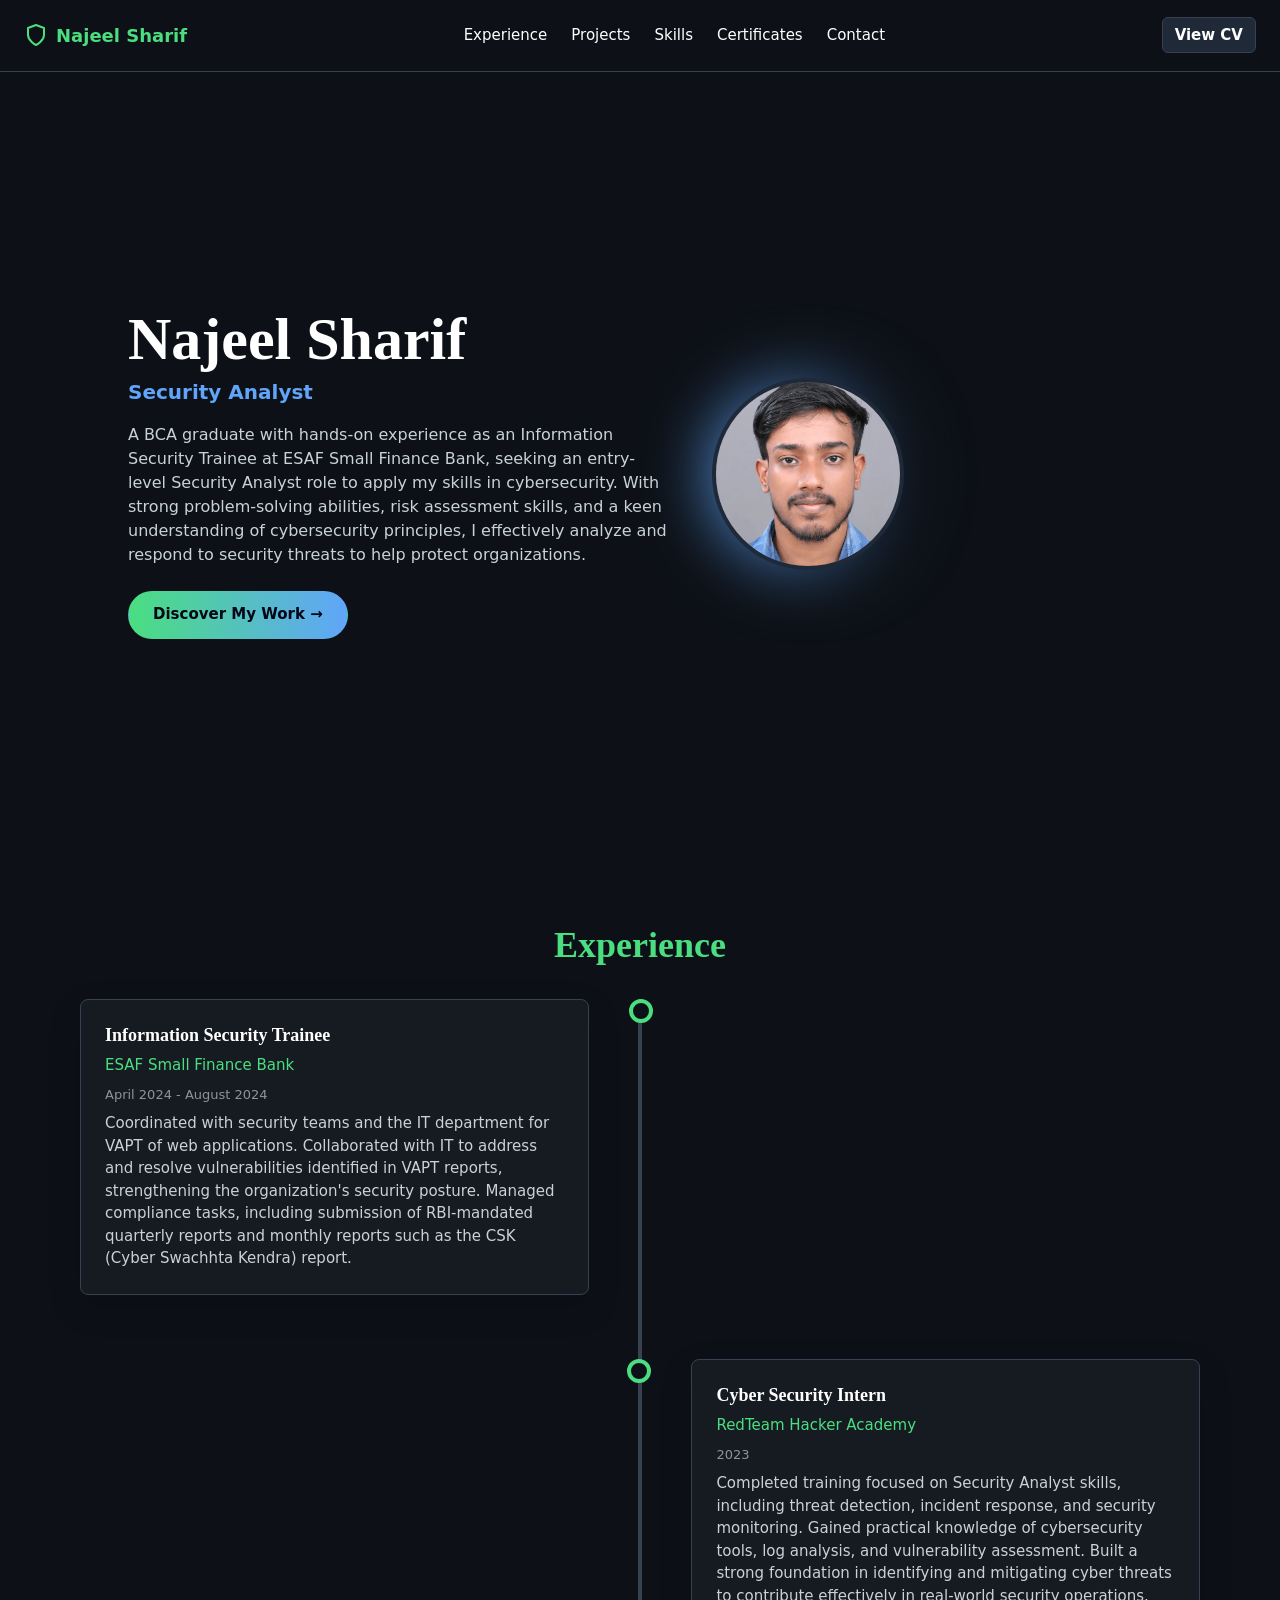
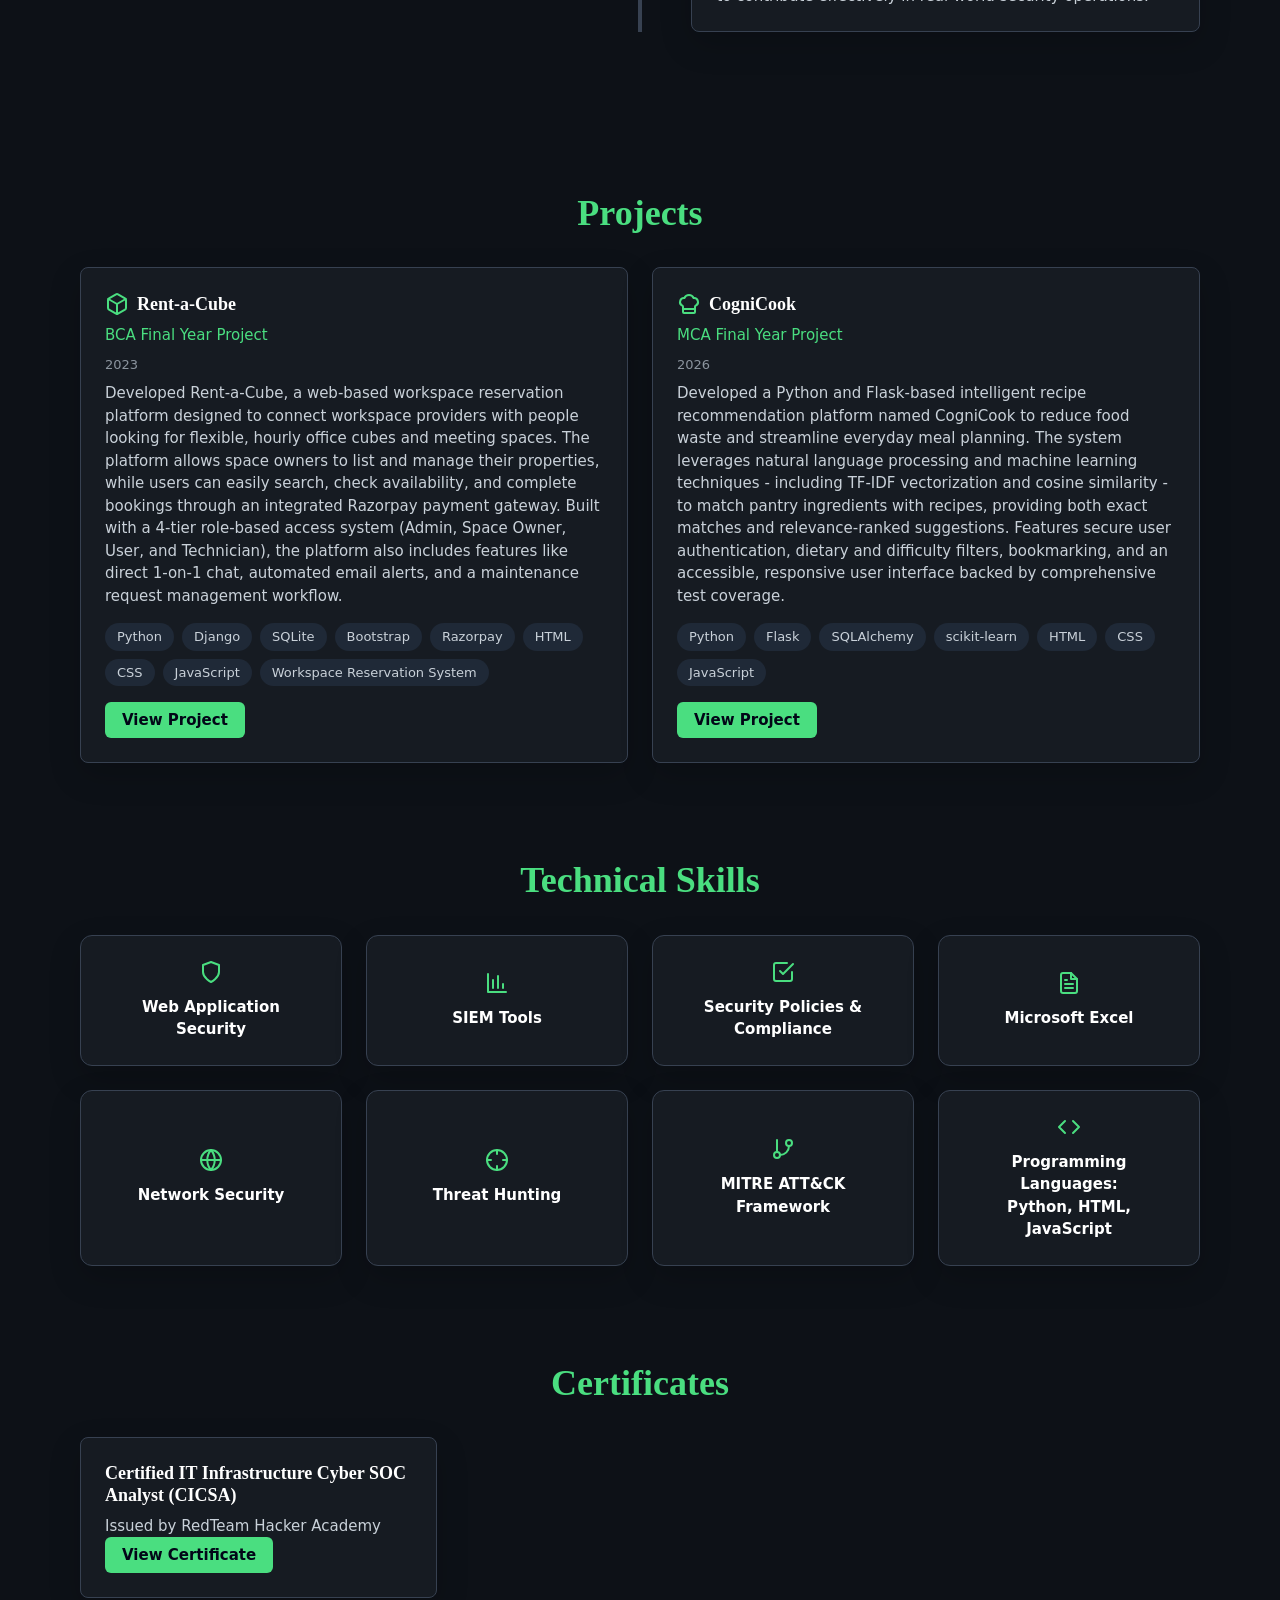
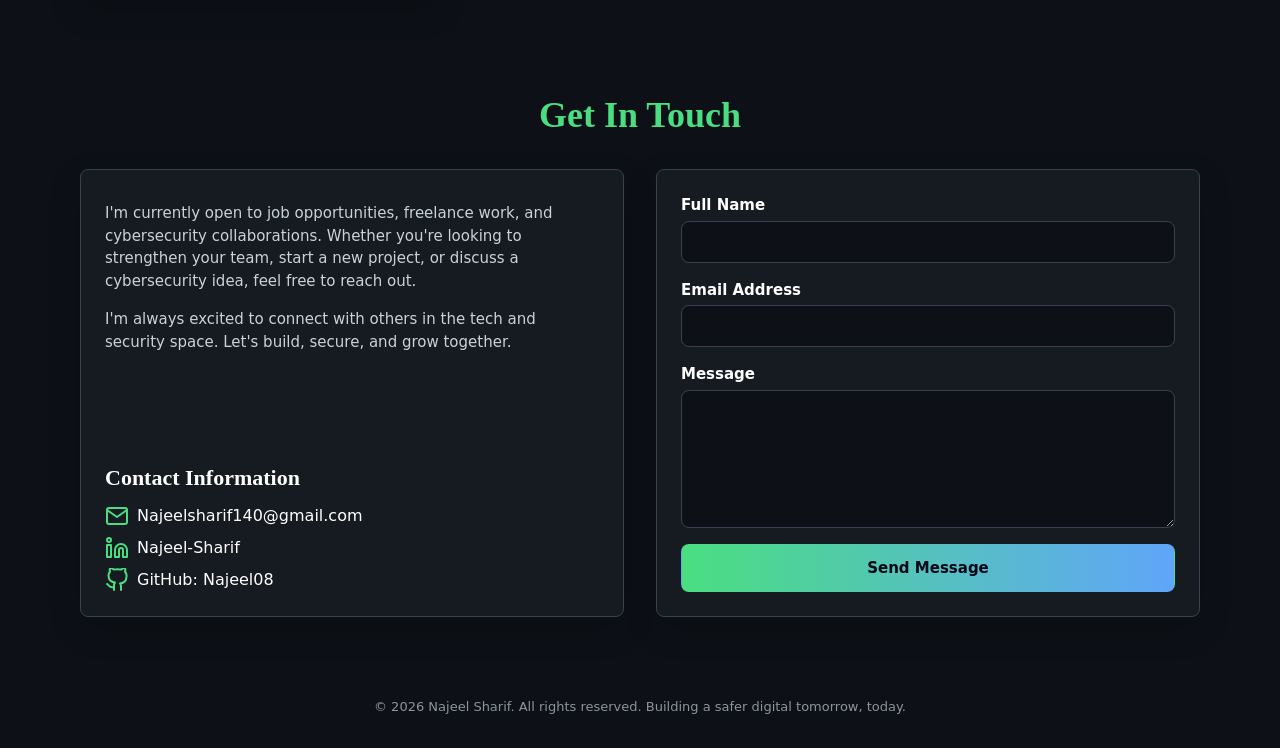
==== commit 9dc9ba01: "Update project description for Rent-a-Cube and enhance technology stack details" ====
--- a/index.html
+++ b/index.html
@@ -102,7 +102,7 @@
       <a href="#contact">Contact</a>
     </nav>
 
-    <a class="button button-muted" href="docs/Najeel%20C.V%20SOC%20Analyst%20.pdf" target="_blank" rel="noopener noreferrer">View CV</a>
+    <a class="button button-muted" href="docs/Najeel%20Sharif%20CV%20Security%20Analyst.pdf" target="_blank" rel="noopener noreferrer">View CV</a>
   </header>
 
   <main id="main-content">
@@ -176,21 +176,25 @@
         <article class="card project-card">
           <div class="card-heading">
             <svg class="icon" aria-hidden="true"><use href="#icon-cube"></use></svg>
-            <h3>Rent a Cube</h3>
+            <h3>Rent-a-Cube</h3>
           </div>
           <p class="accent-text">BCA Final Year Project</p>
           <p class="meta-text">2023</p>
           <p>
-            Developed a Python-based workspace reservation platform named Rent a Cube to optimize office space utilization in hybrid work environments.
-            The system features a user-friendly interface for employees to reserve workspaces only when needed, enabling companies to reduce overhead costs and improve operational efficiency.
-            Designed with scalability and accessibility in mind to support multiple users, roles, and real-time availability tracking.
+            Developed Rent-a-Cube, a web-based workspace reservation platform designed to connect workspace providers with people looking for flexible, hourly office cubes and meeting spaces.
+            The platform allows space owners to list and manage their properties, while users can easily search, check availability, and complete bookings through an integrated Razorpay payment gateway.
+            Built with a 4-tier role-based access system (Admin, Space Owner, User, and Technician), the platform also includes features like direct 1-on-1 chat, automated email alerts, and a maintenance request management workflow.
           </p>
           <ul class="tag-list" aria-label="Technologies used">
             <li>Python</li>
             <li>Django</li>
+            <li>SQLite</li>
+            <li>Bootstrap</li>
+            <li>Razorpay</li>
             <li>HTML</li>
             <li>CSS</li>
             <li>JavaScript</li>
+            <li>Workspace Reservation System</li>
           </ul>
           <a class="button button-solid" href="https://github.com/Najeel08/Rent-a-Cube?tab=readme-ov-file#rent-a-cube" target="_blank" rel="noopener noreferrer">View Project</a>
         </article>
@@ -216,7 +220,7 @@
             <li>CSS</li>
             <li>JavaScript</li>
           </ul>
-          <a class="button button-solid" href="https://github.com/Najeel08/cognicook" target="_blank" rel="noopener noreferrer">View Project</a>
+          <a class="button button-solid" href="https://cogni-cook.onrender.com" target="_blank" rel="noopener noreferrer">View Project</a>
         </article>
       </div>
     </section>
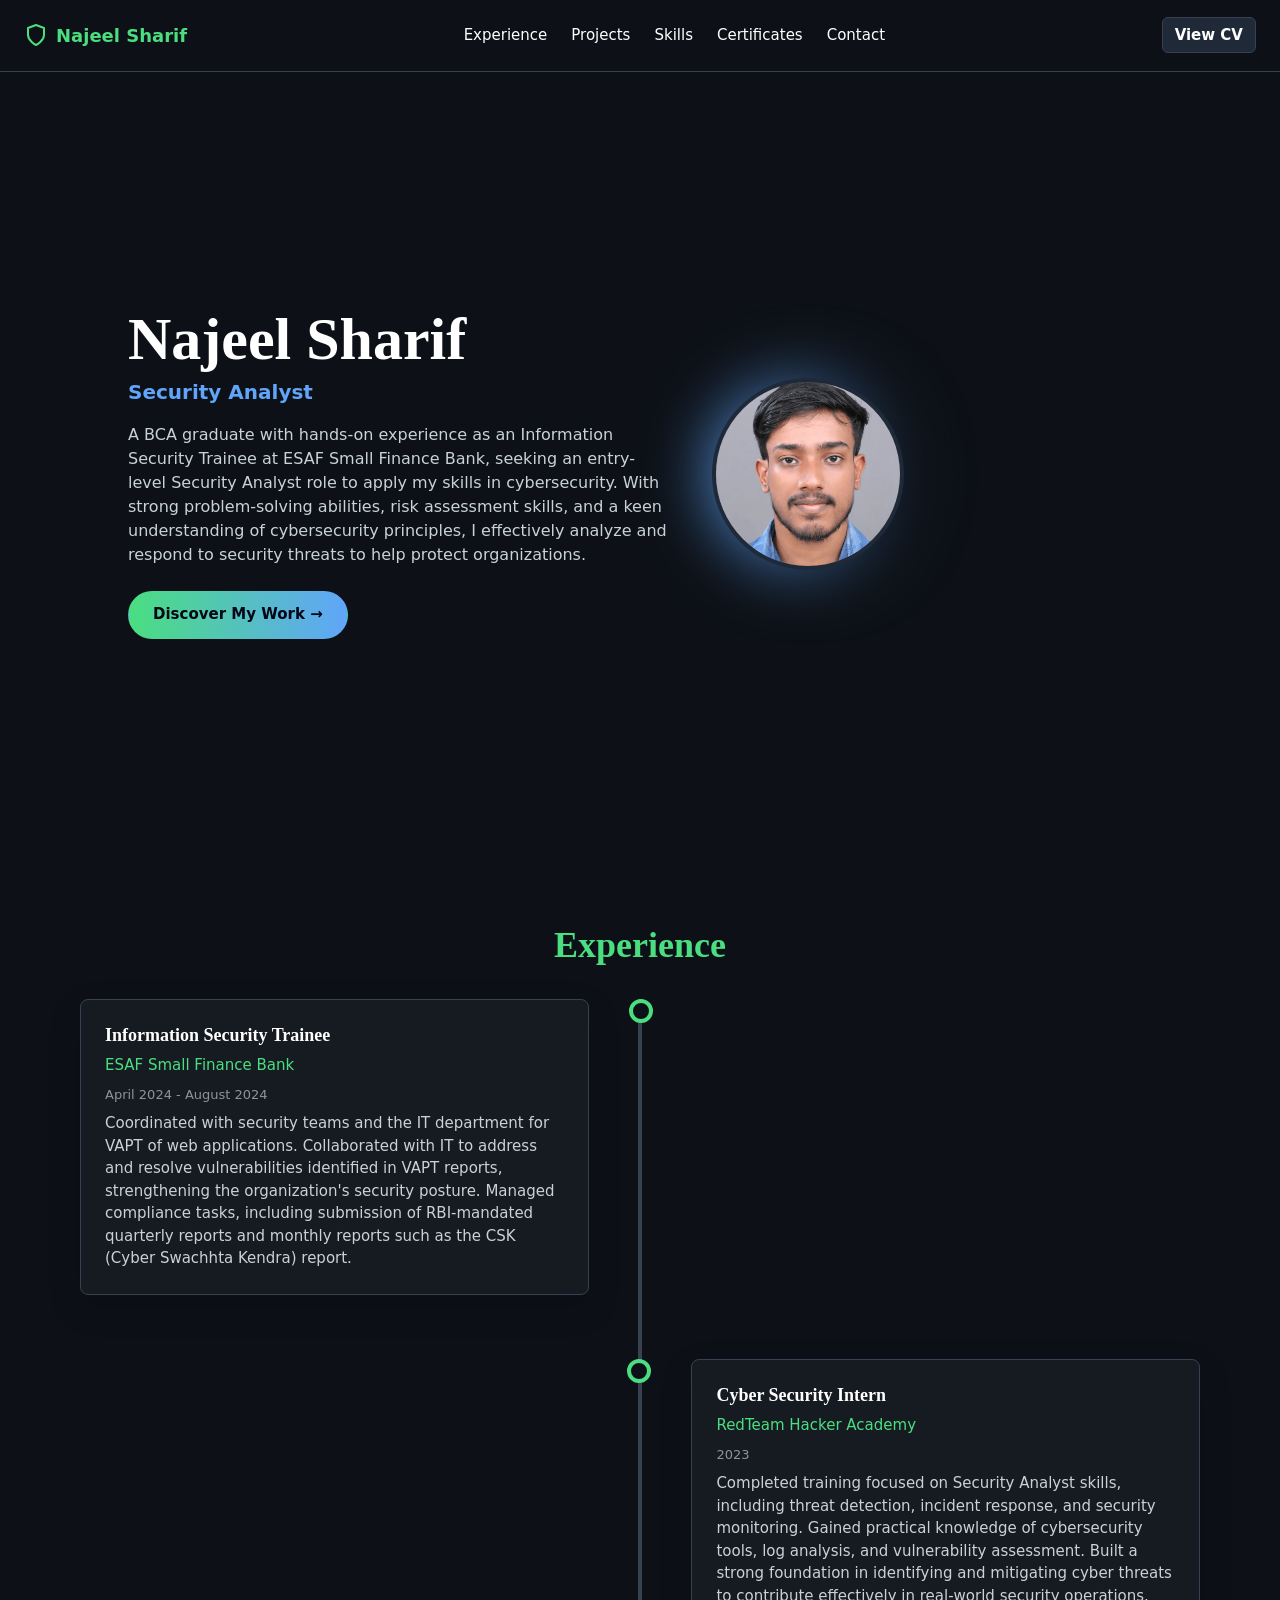
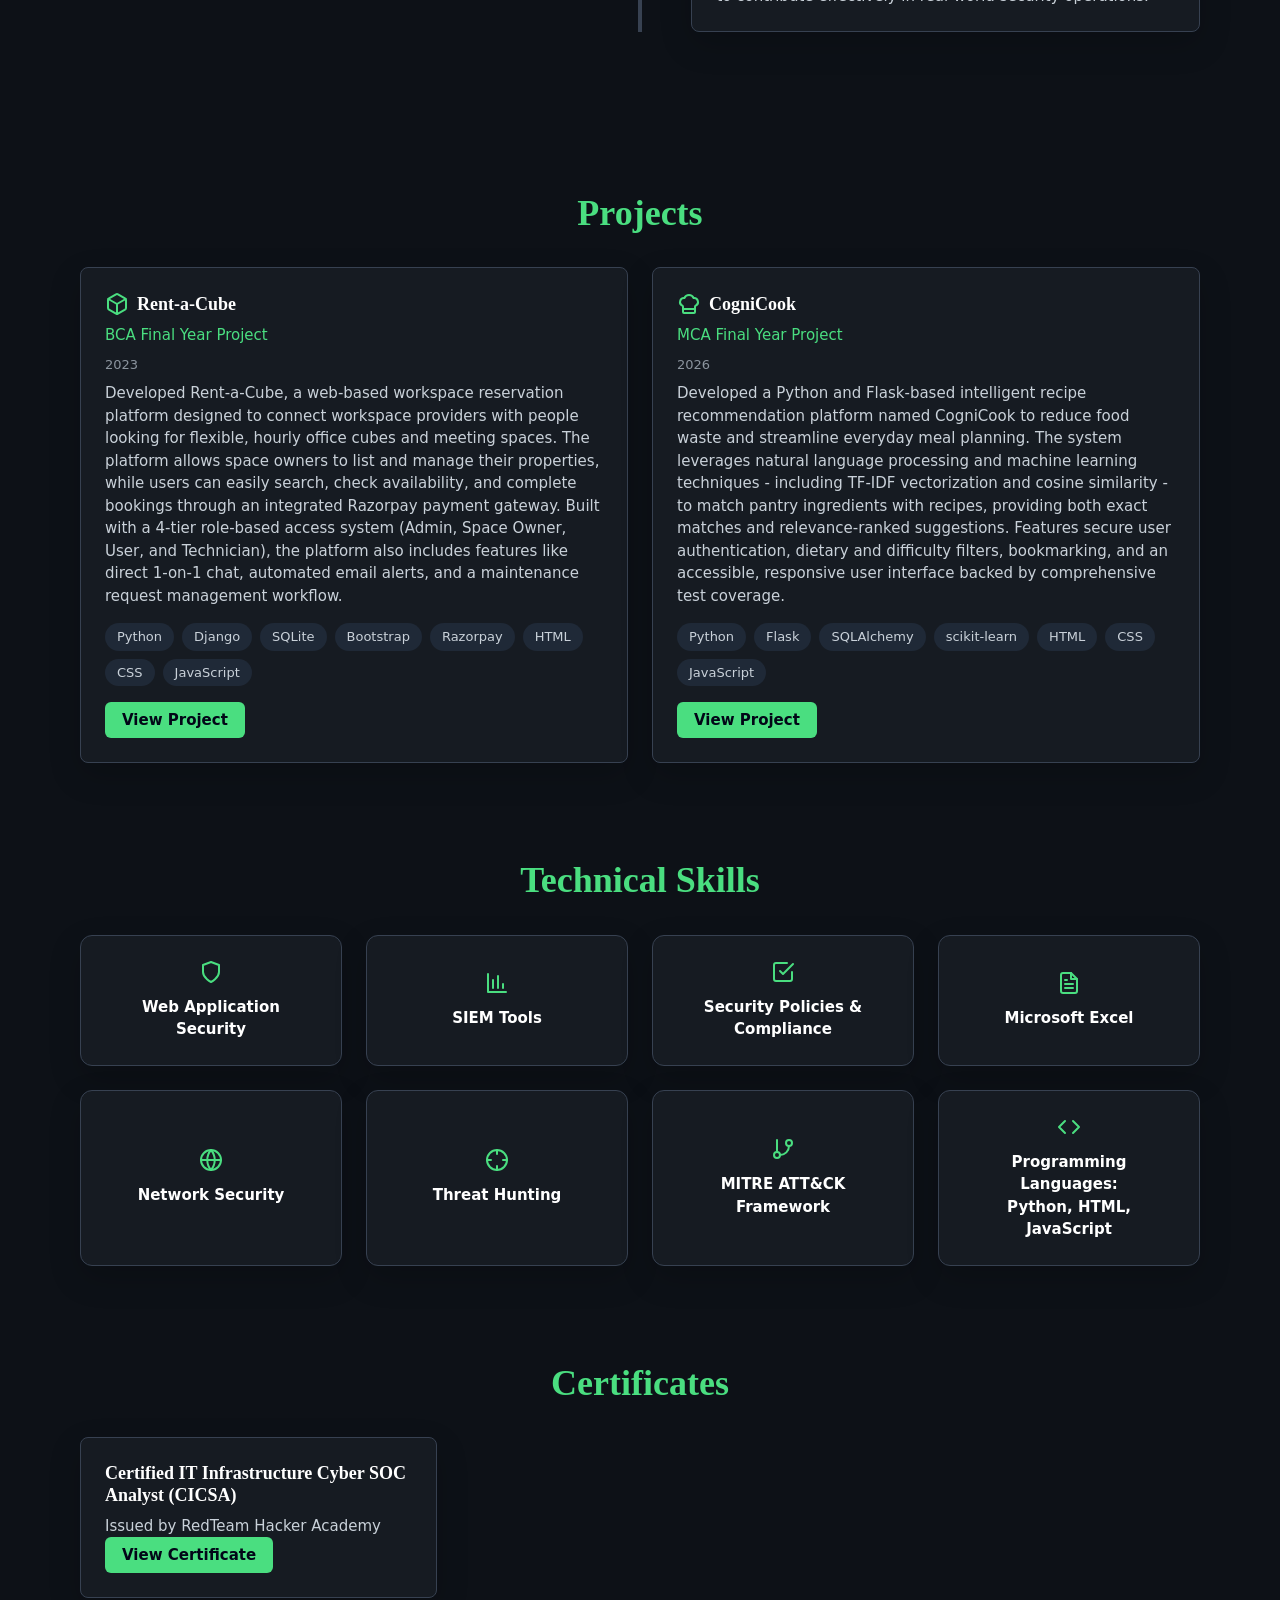
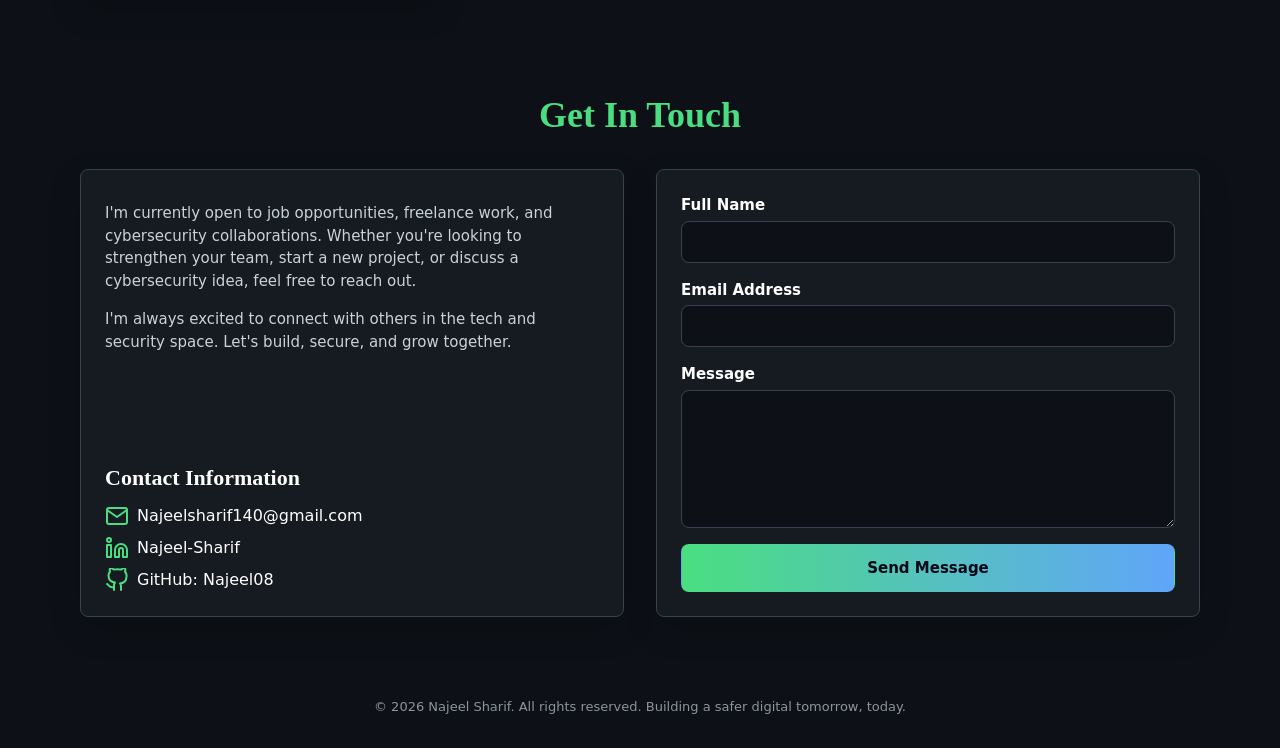
==== commit 54038ff7: "Remove Workspace Reservation System from project skills list" ====
--- a/index.html
+++ b/index.html
@@ -194,7 +194,6 @@
             <li>HTML</li>
             <li>CSS</li>
             <li>JavaScript</li>
-            <li>Workspace Reservation System</li>
           </ul>
           <a class="button button-solid" href="https://github.com/Najeel08/Rent-a-Cube?tab=readme-ov-file#rent-a-cube" target="_blank" rel="noopener noreferrer">View Project</a>
         </article>
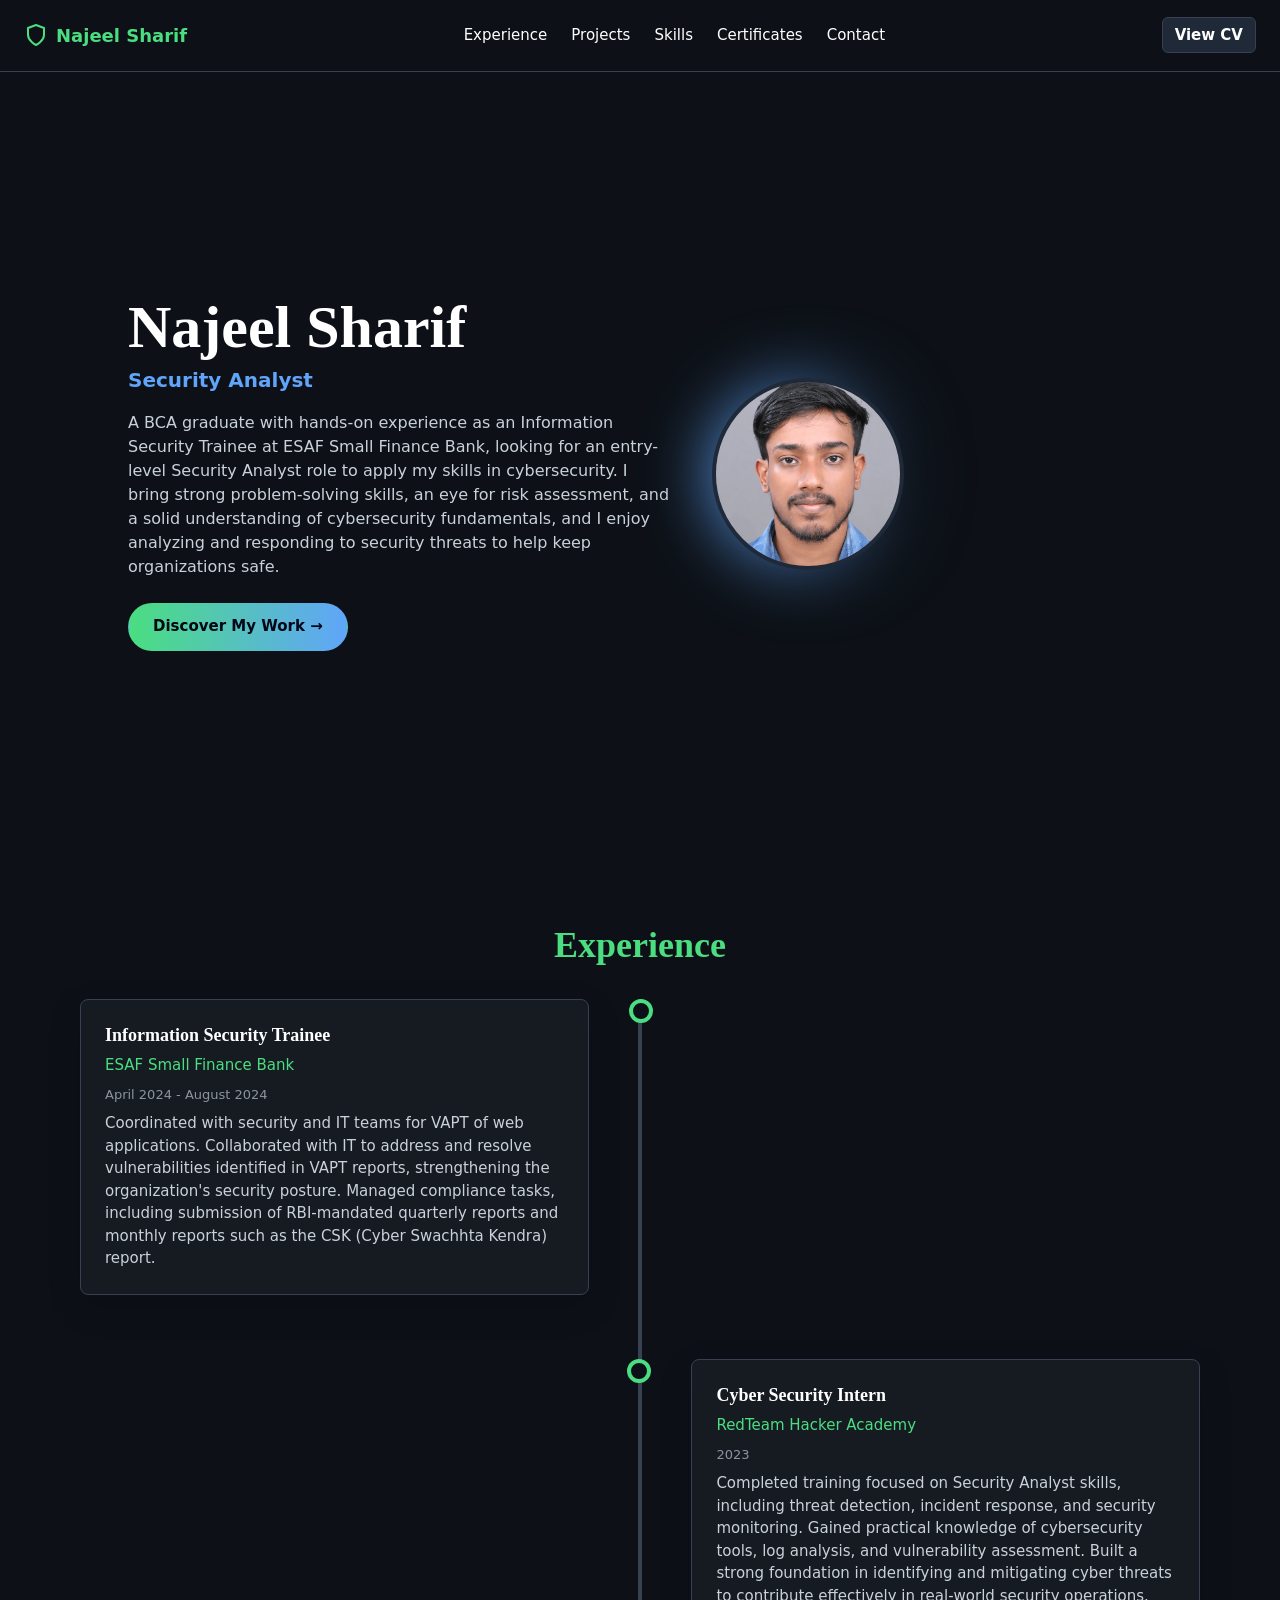
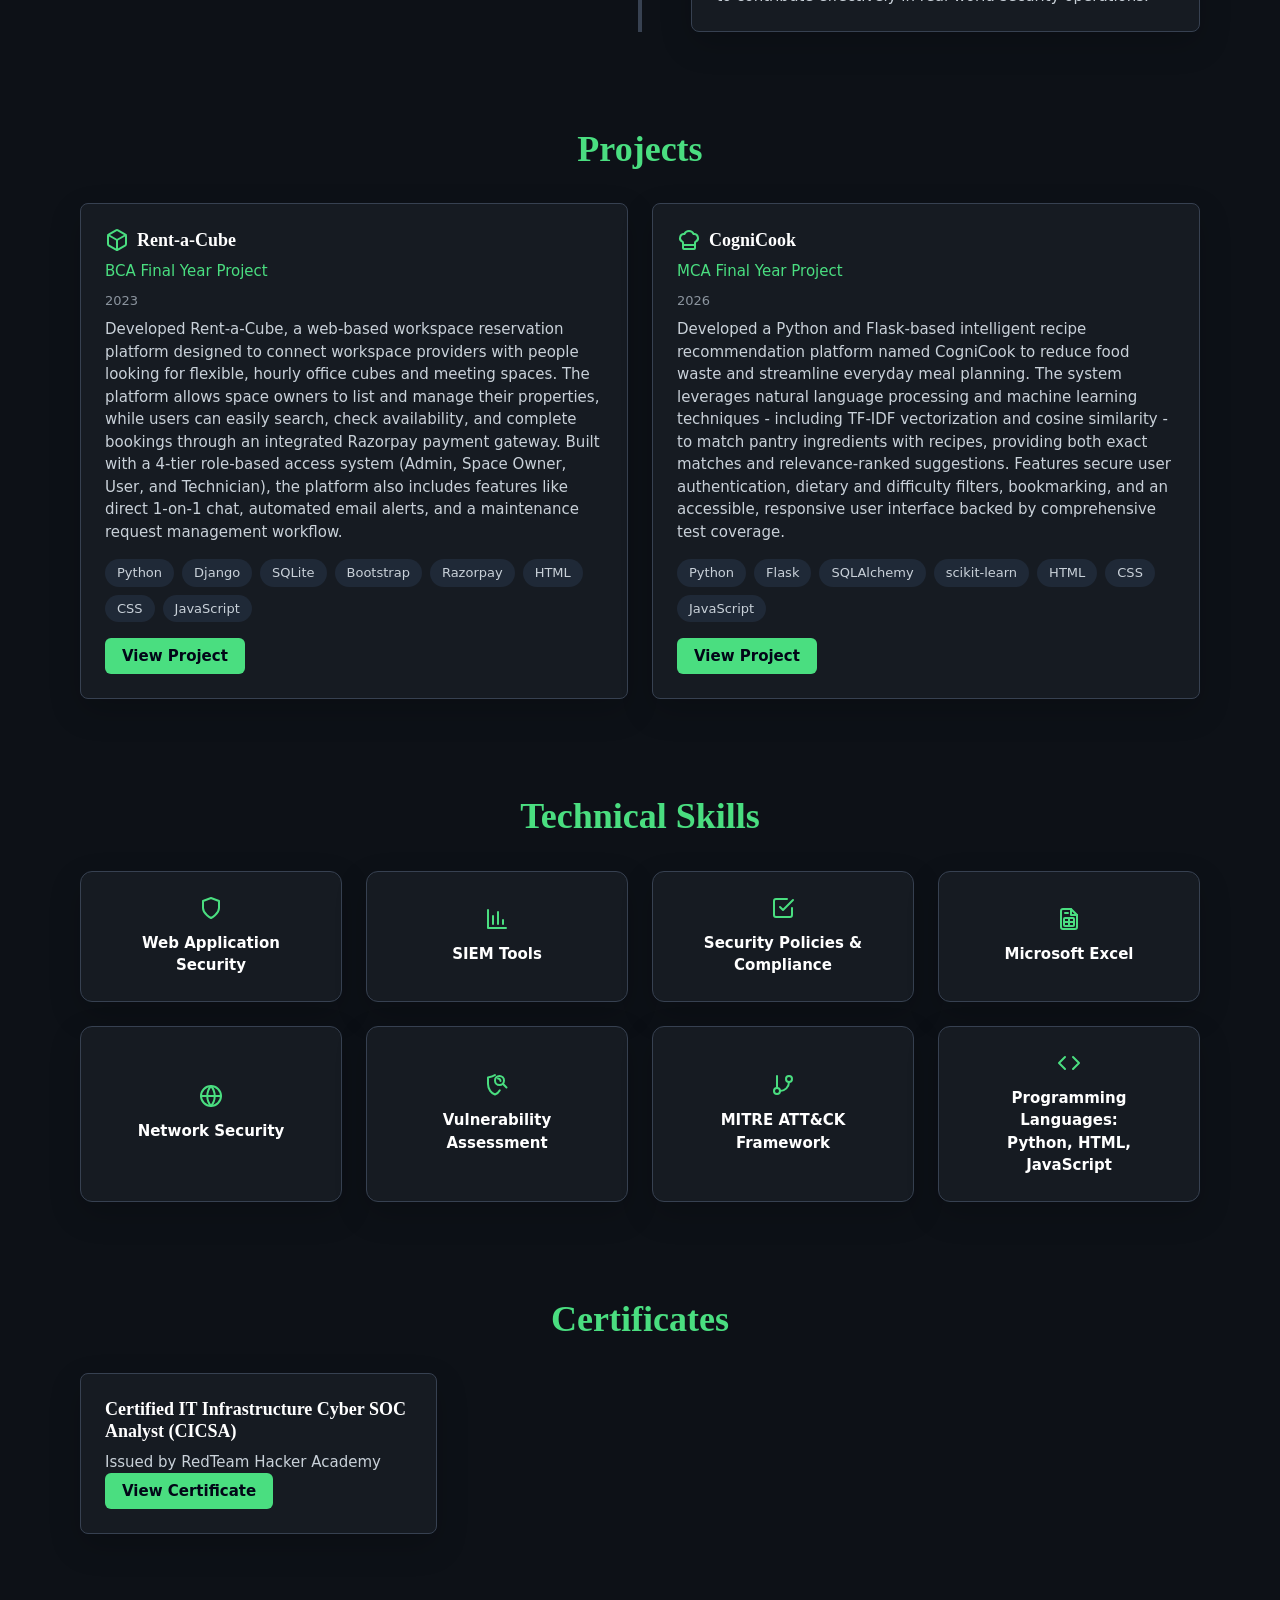
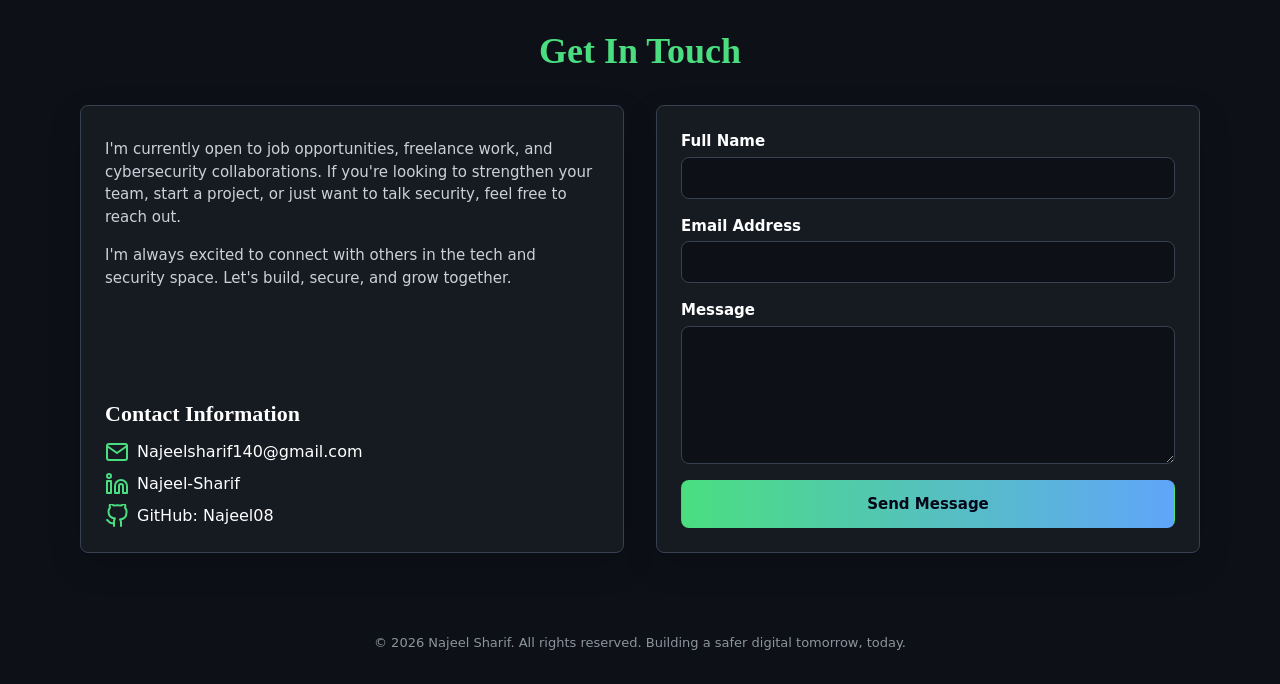
==== commit 81ae91e6: "Enhance timeline styles and update SVG icons for improved visual consistency" ====
--- a/index.html
+++ b/index.html
@@ -40,12 +40,13 @@
       <path d="M9 11l3 3L22 4"></path>
       <path d="M21 12v7a2 2 0 0 1-2 2H5a2 2 0 0 1-2-2V5a2 2 0 0 1 2-2h11"></path>
     </symbol>
-    <symbol id="icon-file" viewBox="0 0 24 24">
+    <symbol id="icon-sheet" viewBox="0 0 24 24">
       <path d="M14 2H6a2 2 0 0 0-2 2v16a2 2 0 0 0 2 2h12a2 2 0 0 0 2-2V8Z"></path>
       <path d="M14 2v6h6"></path>
-      <path d="M16 13H8"></path>
-      <path d="M16 17H8"></path>
-      <path d="M10 9H8"></path>
+      <path d="M8 6h3"></path>
+      <rect x="7" y="11" width="10" height="8" rx="1"></rect>
+      <path d="M7 15h10"></path>
+      <path d="M12 11v8"></path>
     </symbol>
     <symbol id="icon-globe" viewBox="0 0 24 24">
       <circle cx="12" cy="12" r="10"></circle>
@@ -53,12 +54,11 @@
       <path d="M12 2a15.3 15.3 0 0 1 0 20"></path>
       <path d="M12 2a15.3 15.3 0 0 0 0 20"></path>
     </symbol>
-    <symbol id="icon-crosshair" viewBox="0 0 24 24">
-      <circle cx="12" cy="12" r="10"></circle>
-      <path d="M22 12h-4"></path>
-      <path d="M6 12H2"></path>
-      <path d="M12 6V2"></path>
-      <path d="M12 22v-4"></path>
+    <symbol id="icon-shield-search" viewBox="0 0 24 24">
+      <path d="M10 2C8 3.5 5.5 4 3 4.5V11c0 5.2 3.5 9.5 7 10.5 1.8-.5 3.6-2 4.8-4.2"></path>
+      <circle cx="14.5" cy="7.5" r="4.5"></circle>
+      <path d="m17.8 10.8 3.7 3.7"></path>
+      <path d="M13 5.5a2.5 2.5 0 0 1 2.5 2.5"></path>
     </symbol>
     <symbol id="icon-branch" viewBox="0 0 24 24">
       <path d="M6 3v12"></path>
@@ -113,9 +113,8 @@
           <p class="hero-role">Security Analyst</p>
           <p>
             A BCA graduate with hands-on experience as an Information Security Trainee at ESAF Small Finance Bank,
-            seeking an entry-level Security Analyst role to apply my skills in cybersecurity.
-            With strong problem-solving abilities, risk assessment skills, and a keen understanding of cybersecurity principles,
-            I effectively analyze and respond to security threats to help protect organizations.
+            looking for an entry-level Security Analyst role to apply my skills in cybersecurity.
+            I bring strong problem-solving skills, an eye for risk assessment, and a solid understanding of cybersecurity fundamentals, and I enjoy analyzing and responding to security threats to help keep organizations safe.
           </p>
           <a class="button button-primary" href="#projects">Discover My Work &rarr;</a>
         </div>
@@ -140,7 +139,7 @@
               <p class="accent-text">ESAF Small Finance Bank</p>
               <p class="meta-text">April 2024 - August 2024</p>
               <p>
-                Coordinated with security teams and the IT department for VAPT of web applications.
+                Coordinated with security and IT teams for VAPT of web applications.
                 Collaborated with IT to address and resolve vulnerabilities identified in VAPT reports, strengthening the organization's security posture.
                 Managed compliance tasks, including submission of RBI-mandated quarterly reports and monthly reports such as the CSK (Cyber Swachhta Kendra) report.
               </p>
@@ -244,7 +243,7 @@
         </article>
 
         <article class="skill-card" aria-label="Microsoft Excel">
-          <svg class="icon" aria-hidden="true"><use href="#icon-file"></use></svg>
+          <svg class="icon" aria-hidden="true"><use href="#icon-sheet"></use></svg>
           <p>Microsoft Excel</p>
         </article>
 
@@ -253,9 +252,9 @@
           <p>Network Security</p>
         </article>
 
-        <article class="skill-card" aria-label="Threat Hunting">
-          <svg class="icon" aria-hidden="true"><use href="#icon-crosshair"></use></svg>
-          <p>Threat Hunting</p>
+        <article class="skill-card" aria-label="Vulnerability Assessment">
+          <svg class="icon" aria-hidden="true"><use href="#icon-shield-search"></use></svg>
+          <p>Vulnerability Assessment</p>
         </article>
 
         <article class="skill-card" aria-label="MITRE ATT&amp;CK Framework">
@@ -288,8 +287,7 @@
       <div class="contact-grid">
         <div class="card contact-card">
           <p>
-            I'm currently open to job opportunities, freelance work, and cybersecurity collaborations.
-            Whether you're looking to strengthen your team, start a new project, or discuss a cybersecurity idea, feel free to reach out.
+            I'm currently open to job opportunities, freelance work, and cybersecurity collaborations. If you're looking to strengthen your team, start a project, or just want to talk security, feel free to reach out.
           </p>
           <p>
             I'm always excited to connect with others in the tech and security space.
--- a/css/styles.css
+++ b/css/styles.css
@@ -320,10 +320,34 @@
 
 .timeline {
   position: relative;
+  padding-left: 2rem;
 }
 
 .timeline-line,
 .timeline-dot,
+.timeline-line {
+  position: absolute;
+  top: 0.5rem;
+  bottom: 0.5rem;
+  left: 0.5rem;
+  display: block;
+  width: 0.25rem;
+  background: var(--color-rule);
+}
+
+.timeline-dot {
+  position: absolute;
+  top: 1.5rem;
+  left: -1.875rem;
+  display: block;
+  width: 1rem;
+  height: 1rem;
+  border: 3px solid var(--color-accent);
+  border-radius: 50%;
+  background: var(--color-page);
+  z-index: 2;
+}
+
 .timeline-spacer {
   display: none;
 }
@@ -335,6 +359,11 @@
   flex-direction: column;
   align-items: center;
   margin-bottom: var(--space-16);
+  margin-bottom: var(--space-8);
+}
+
+.timeline-item:last-child {
+  margin-bottom: 0;
 }
 
 .timeline-panel {
@@ -635,6 +664,22 @@
   .contact-list li {
     word-break: break-word;
   }
+
+  .timeline {
+    padding-left: 1.5rem;
+  }
+
+  .timeline-line {
+    left: 0.375rem;
+  }
+
+  .timeline-dot {
+    top: 1.25rem;
+    left: -1.375rem;
+    width: 0.875rem;
+    height: 0.875rem;
+    border-width: 2.5px;
+  }
 }
 
 @media (min-width: 640px) {
@@ -661,9 +706,14 @@
     padding-inline: var(--space-20);
   }
 
+  .timeline {
+    padding-left: 0;
+  }
+
   .timeline-line {
     position: absolute;
     top: 0;
+    bottom: auto;
     left: 50%;
     display: block;
     width: 0.25rem;
@@ -675,6 +725,7 @@
   .timeline-item {
     flex-direction: row;
     align-items: flex-start;
+    margin-bottom: var(--space-16);
   }
 
   .timeline-panel,
@@ -685,13 +736,16 @@
 
   .timeline-item:nth-of-type(odd) .timeline-panel {
     padding-right: var(--space-6);
+    padding-left: 0;
   }
 
   .timeline-item:nth-of-type(even) .timeline-panel {
     padding-left: var(--space-6);
+    padding-right: 0;
   }
 
   .timeline-dot {
+    position: static;
     display: block;
     width: 1.5rem;
     height: 1.5rem;
